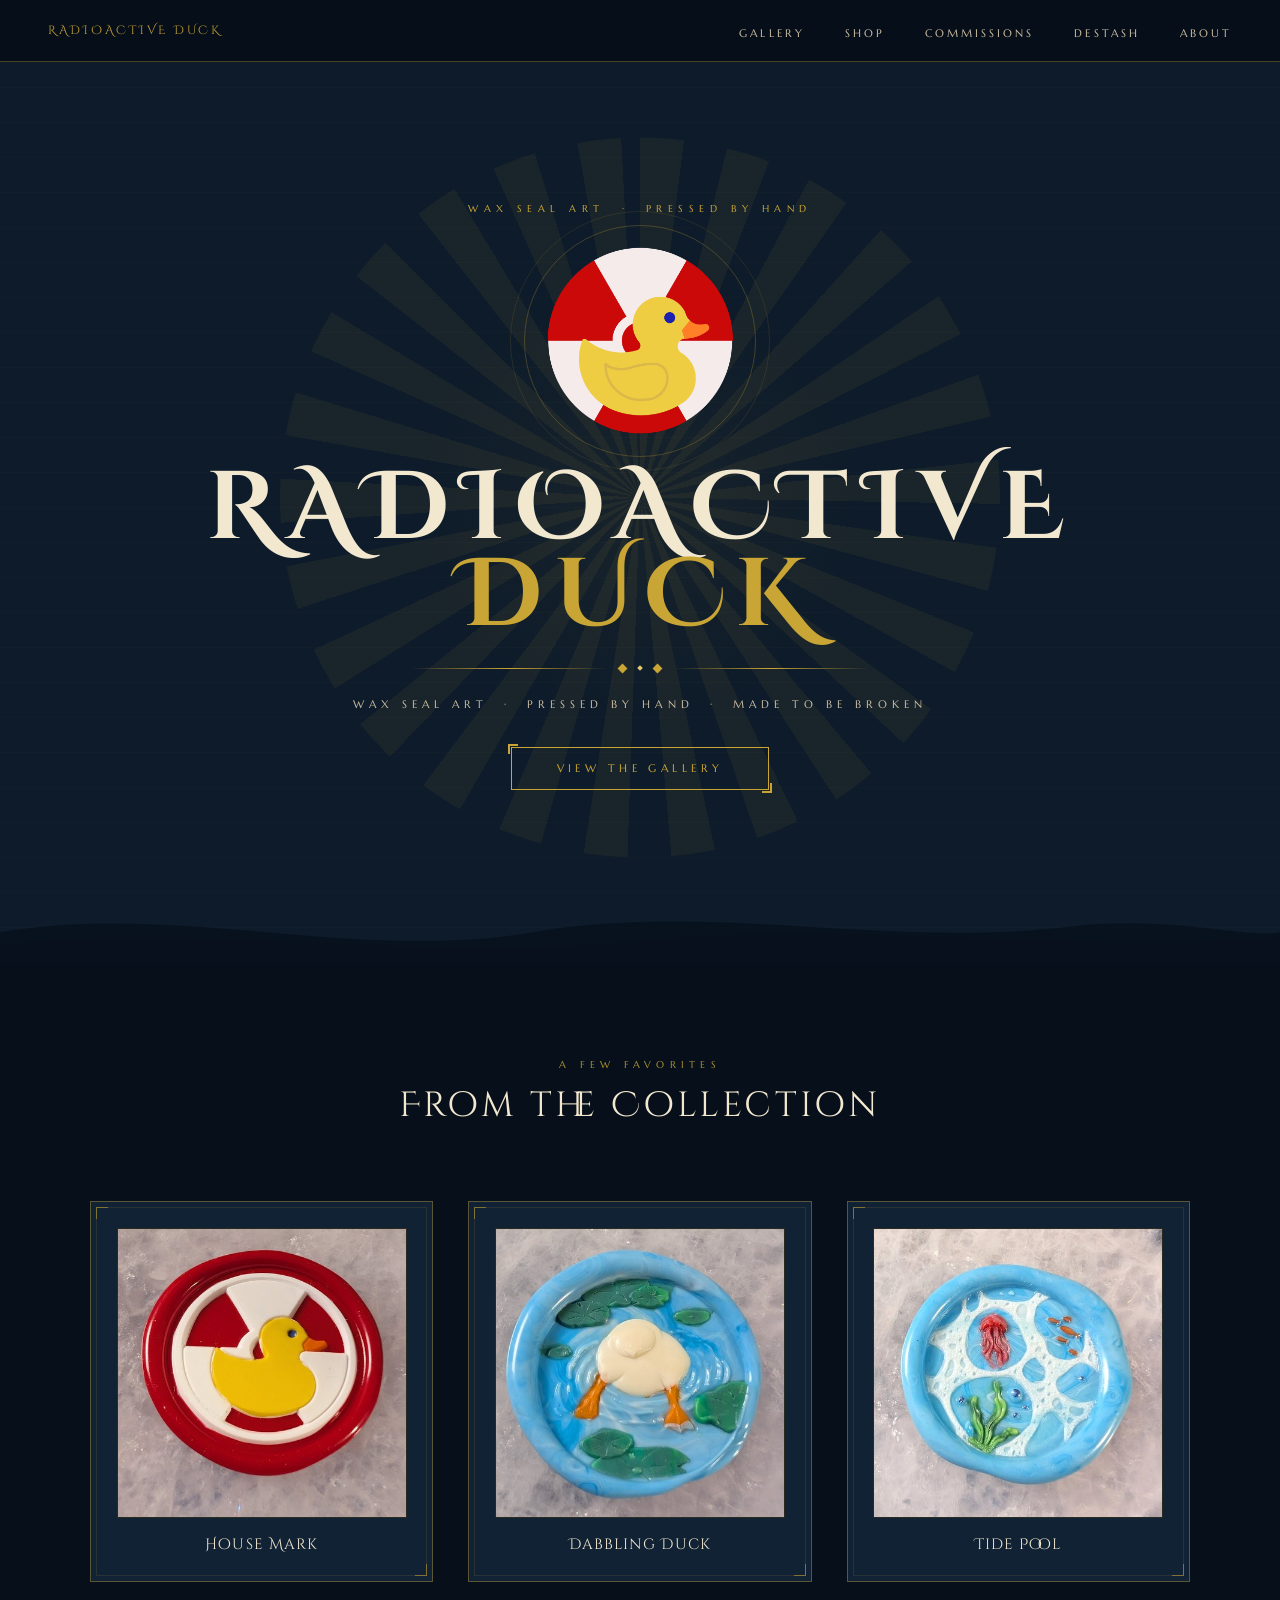
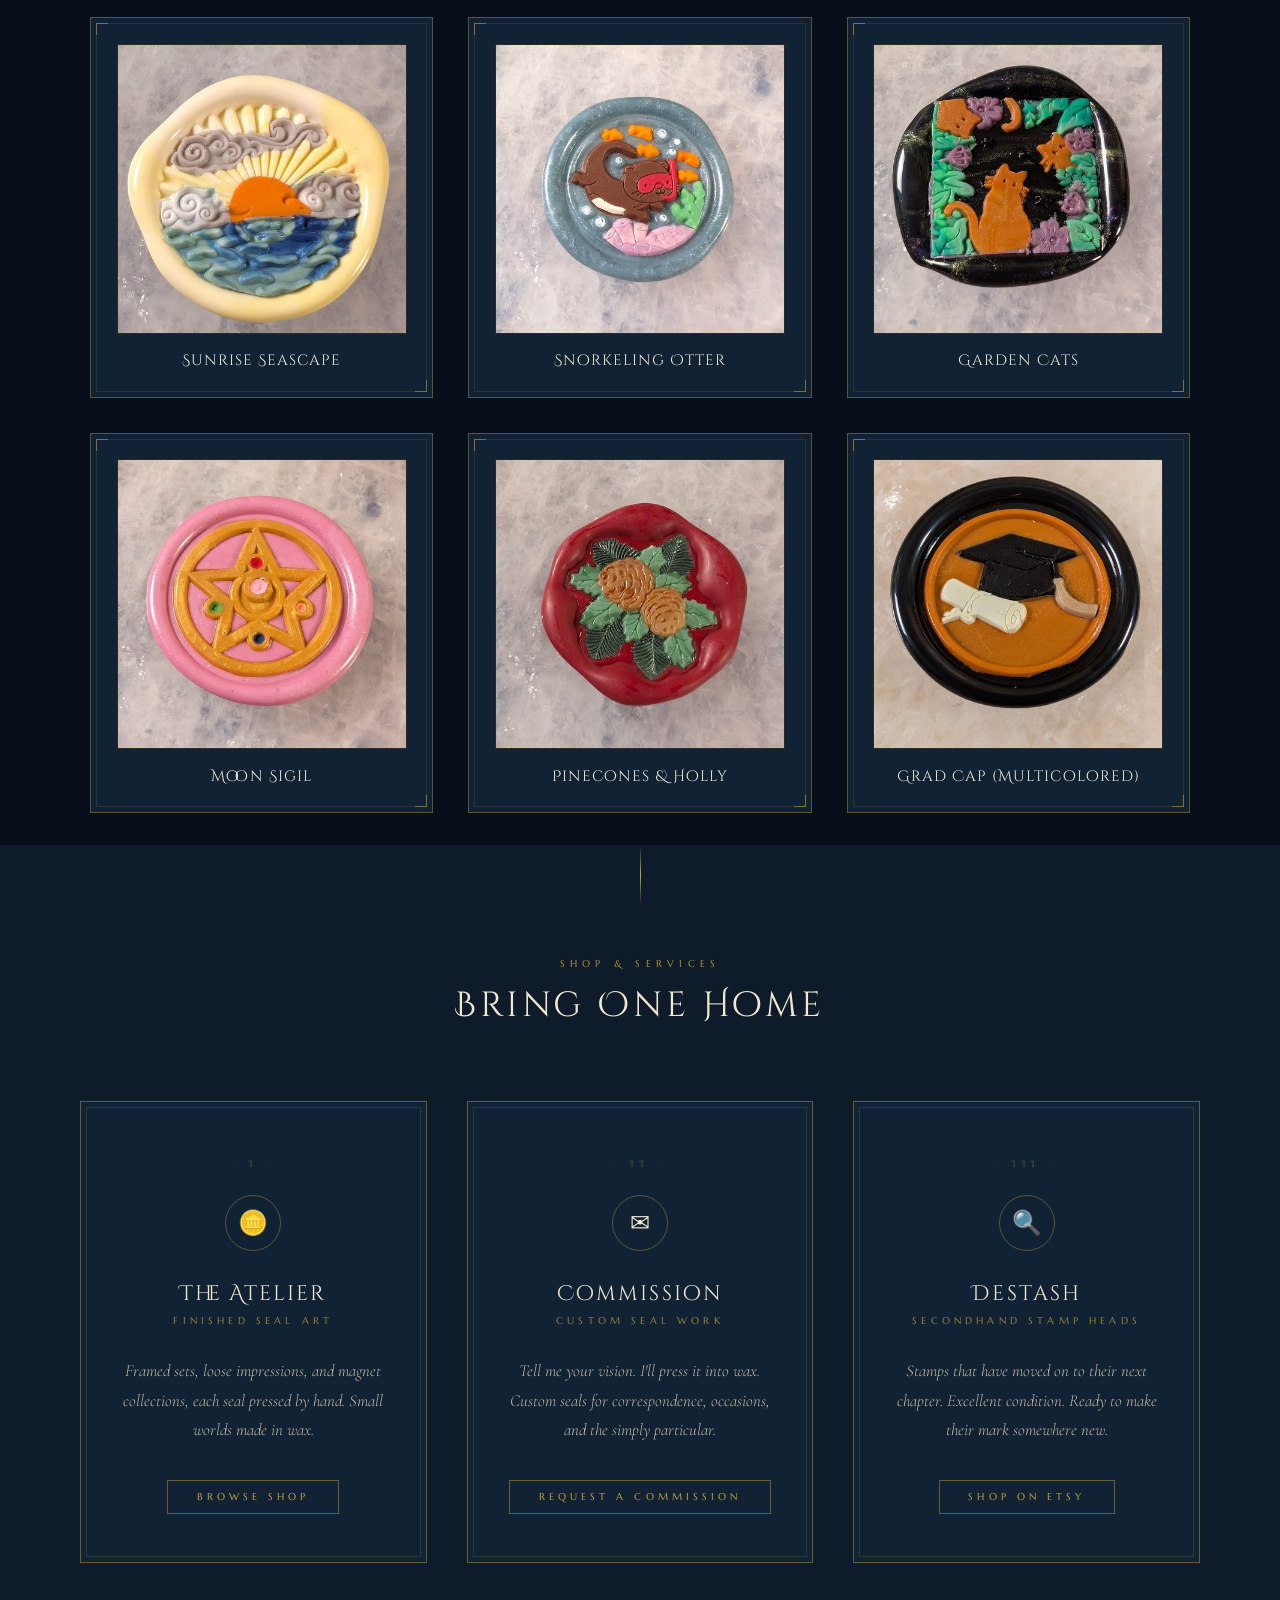
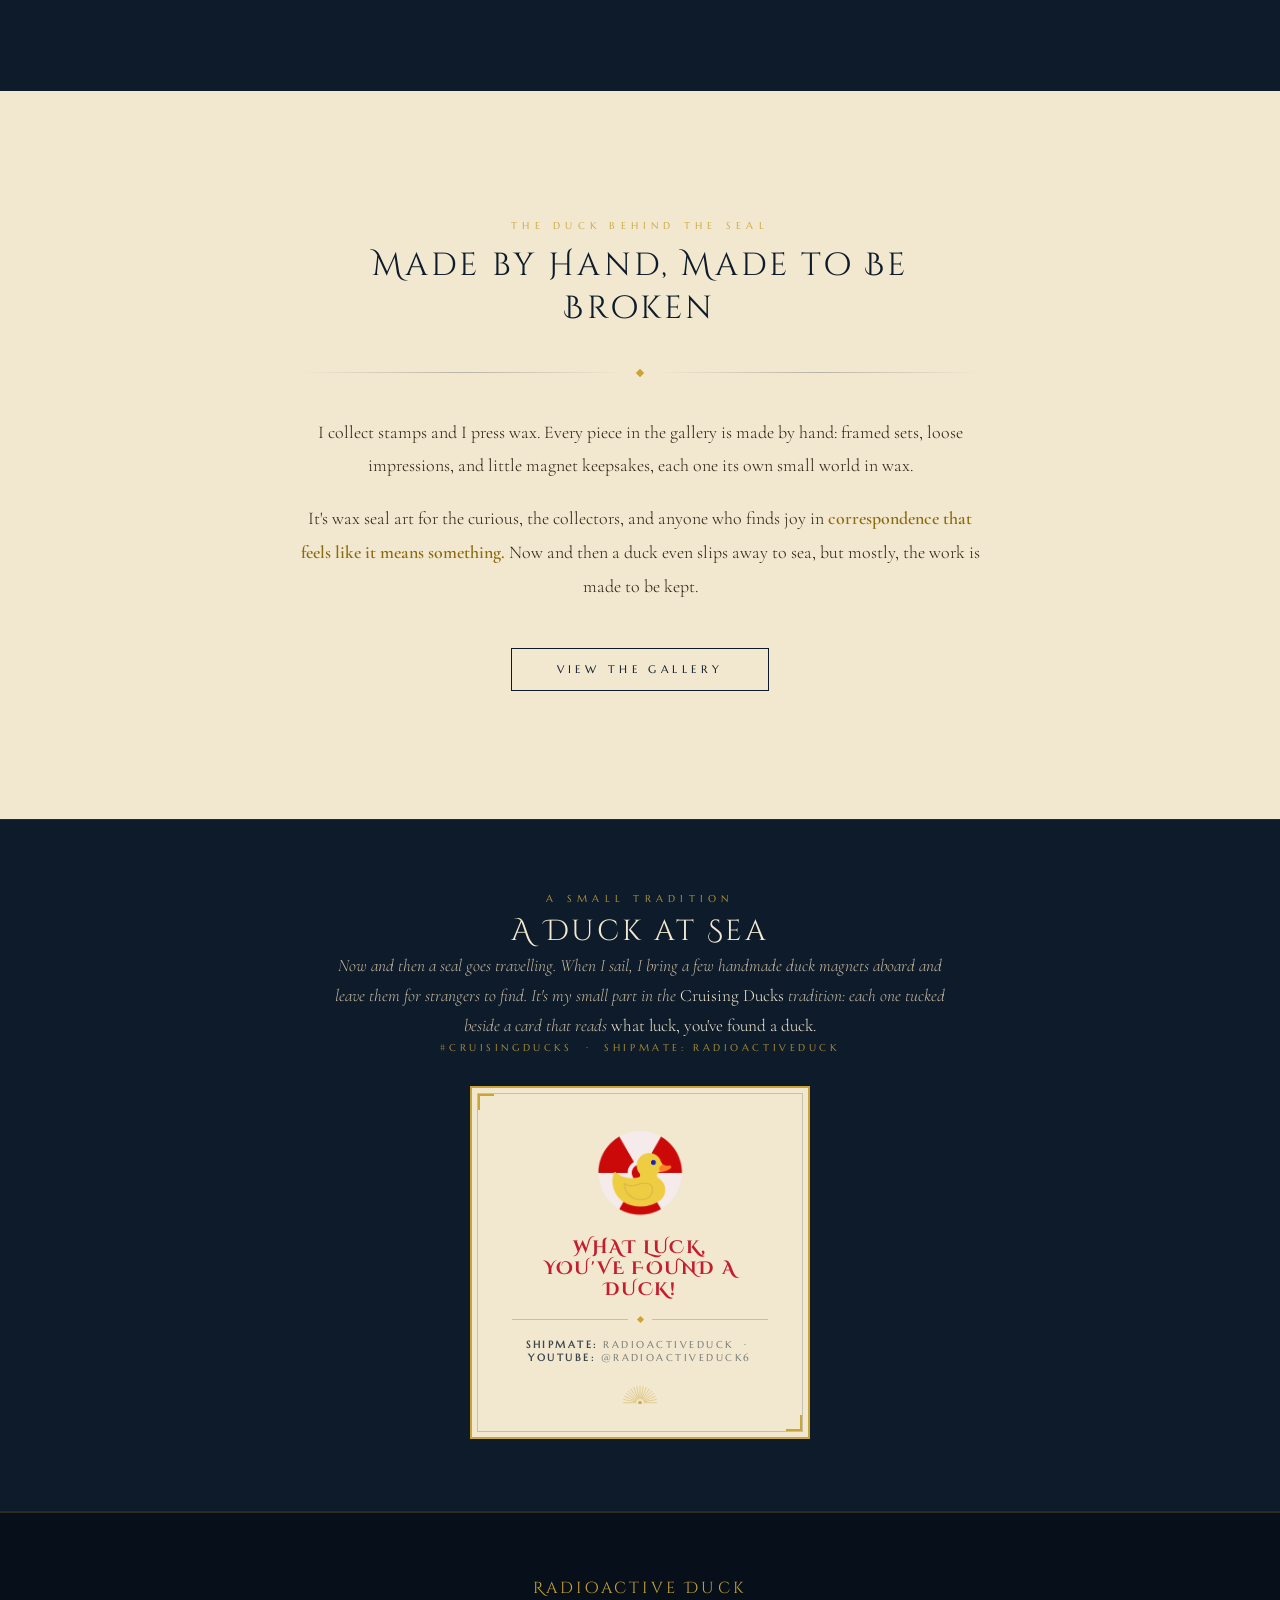
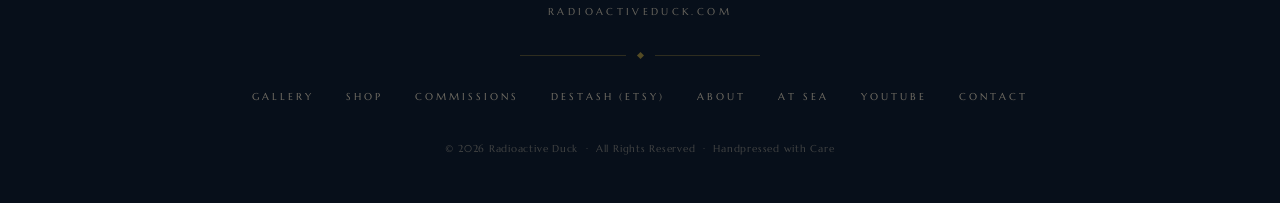
==== index.html @ d13083d4 "Add files via upload" ====
<!DOCTYPE html>
<html lang="en">
<head>
<meta charset="UTF-8">
<meta name="viewport" content="width=device-width, initial-scale=1.0">
<title>Radioactive Duck · Wax Seal Art</title>
<link rel="preconnect" href="https://fonts.googleapis.com">
<link href="https://fonts.googleapis.com/css2?family=Cinzel+Decorative:wght@400;700&family=Marcellus&family=Cormorant+Garamond:ital,wght@0,400;0,500;1,400&display=swap" rel="stylesheet">
<link rel="icon" type="image/png" sizes="48x48" href="favicon-48.png">
<link rel="icon" type="image/png" sizes="192x192" href="favicon-192.png">
<link rel="apple-touch-icon" href="apple-touch-icon.png">
<link rel="stylesheet" href="styles.css">
</head>
<body>
<!-- NAV -->
<nav>
  <a href="index.html" class="nav-brand">Radioactive Duck</a>
  <ul class="nav-links">
    <li><a href="gallery.html">Gallery</a></li>
    <li><a href="#shop">Shop</a></li>
    <li><a href="gallery.html#commissions">Commissions</a></li>
    <li><a href="#destash">Destash</a></li>
    <li><a href="#about">About</a></li>
  </ul>
</nav>
<!-- HERO -->
<section class="hero">
  <div class="hero-glow"></div>
  <div class="hero-stripes"></div>
  <div class="hero-inner">
    <div class="hero-eyebrow">Wax Seal Art &nbsp;·&nbsp; Pressed by Hand</div>
    <div class="hero-logo-ring">
      <img class="hero-logo" src="logo.png" alt="Radioactive Duck Logo">
    </div>
    <h1 class="hero-title">Radioactive<br><span class="gold">Duck</span></h1>
    <div class="deco-rule">
      <div class="deco-line"></div><div class="deco-d"></div><div class="deco-d-sm"></div><div class="deco-d"></div><div class="deco-line"></div>
    </div>
    <p class="hero-tagline">Wax Seal Art &nbsp;·&nbsp; Pressed by Hand &nbsp;·&nbsp; Made to Be Broken</p>
    <a href="gallery.html" class="hero-cta">View the Gallery</a>
  </div>
  <div class="hero-wave">
    <svg viewBox="0 0 1440 68" xmlns="http://www.w3.org/2000/svg" preserveAspectRatio="none">
      <path d="M0,34 C200,0 400,68 600,34 C800,0 1000,52 1200,28 C1320,14 1400,42 1440,34 L1440,68 L0,68Z" fill="rgba(7,15,26,0.7)"/>
      <path d="M0,48 C240,24 480,68 720,44 C960,20 1200,58 1440,40 L1440,68 L0,68Z" fill="rgba(7,15,26,0.45)"/>
    </svg>
  </div>
</section>

<!-- FEATURED -->
<section class="featured">
  <div class="section-head">
    <div class="section-eyebrow">A Few Favorites</div>
    <h2 class="section-title">From the Collection</h2>
  </div>
  <div class="gallery-grid">

    <a href="gallery.html" class="gallery-tile">
      <div class="gallery-frame">
        <img class="gallery-photo" loading="lazy" decoding="async" src="rd-001-house-mark-thumb.jpg" alt="House Mark wax seal">
      </div>
      <div class="gallery-caption">
        <div class="gallery-piece">House Mark</div>
      </div>
    </a>

    <a href="gallery.html" class="gallery-tile">
      <div class="gallery-frame">
        <img class="gallery-photo" loading="lazy" decoding="async" src="rd-004-dabbling-duck-thumb.jpg" alt="Dabbling Duck wax seal">
      </div>
      <div class="gallery-caption">
        <div class="gallery-piece">Dabbling Duck</div>
      </div>
    </a>

    <a href="gallery.html" class="gallery-tile">
      <div class="gallery-frame">
        <img class="gallery-photo" loading="lazy" decoding="async" src="rd-016-tide-pool-thumb.jpg" alt="Tide Pool wax seal">
      </div>
      <div class="gallery-caption">
        <div class="gallery-piece">Tide Pool</div>
      </div>
    </a>

    <a href="gallery.html" class="gallery-tile">
      <div class="gallery-frame">
        <img class="gallery-photo" loading="lazy" decoding="async" src="rd-021-sunrise-seascape-thumb.jpg" alt="Sunrise Seascape wax seal">
      </div>
      <div class="gallery-caption">
        <div class="gallery-piece">Sunrise Seascape</div>
      </div>
    </a>

    <a href="gallery.html" class="gallery-tile">
      <div class="gallery-frame">
        <img class="gallery-photo" loading="lazy" decoding="async" src="rd-062-snorkeling-otter-thumb.jpg" alt="Snorkeling Otter wax seal">
      </div>
      <div class="gallery-caption">
        <div class="gallery-piece">Snorkeling Otter</div>
      </div>
    </a>

    <a href="gallery.html" class="gallery-tile">
      <div class="gallery-frame">
        <img class="gallery-photo" loading="lazy" decoding="async" src="rd-066-garden-cats-thumb.jpg" alt="Garden Cats wax seal">
      </div>
      <div class="gallery-caption">
        <div class="gallery-piece">Garden Cats</div>
      </div>
    </a>

    <a href="gallery.html" class="gallery-tile">
      <div class="gallery-frame">
        <img class="gallery-photo" loading="lazy" decoding="async" src="rd-071-moon-sigil-thumb.jpg" alt="Moon Sigil wax seal">
      </div>
      <div class="gallery-caption">
        <div class="gallery-piece">Moon Sigil</div>
      </div>
    </a>

    <a href="gallery.html" class="gallery-tile">
      <div class="gallery-frame">
        <img class="gallery-photo" loading="lazy" decoding="async" src="rd-096-pinecones-holly-thumb.jpg" alt="Pinecones &amp; Holly wax seal">
      </div>
      <div class="gallery-caption">
        <div class="gallery-piece">Pinecones &amp; Holly</div>
      </div>
    </a>

    <a href="gallery.html" class="gallery-tile">
      <div class="gallery-frame">
        <img class="gallery-photo" loading="lazy" decoding="async" src="rd-115-grad-cap-multicolored-thumb.jpg" alt="Grad Cap (Multicolored) wax seal">
      </div>
      <div class="gallery-caption">
        <div class="gallery-piece">Grad Cap (Multicolored)</div>
      </div>
    </a>
  </div>
</section>

<!-- ─── DESTINATIONS ─────────────────── -->
<section class="destinations" id="shop">
  <div class="section-head">
    <div class="section-eyebrow">Shop &amp; Services</div>
    <h2 class="section-title">Bring One Home</h2>
  </div>

  <div class="cards-grid">

    <div class="card" id="shop">
      <div class="card-numeral">· I ·</div>
      <div class="card-emblem">🪙</div>
      <h3 class="card-title">The Atelier</h3>
      <div class="card-subtitle">Finished Seal Art</div>
      <p class="card-body">Framed sets, loose impressions, and magnet collections, each seal pressed by hand. Small worlds made in wax.</p>
      <a href="#" class="card-link">Browse Shop</a>
    </div>

    <div class="card" id="commissions">
      <div class="card-numeral">· II ·</div>
      <div class="card-emblem">✉</div>
      <h3 class="card-title">Commission</h3>
      <div class="card-subtitle">Custom Seal Work</div>
      <p class="card-body">Tell me your vision. I'll press it into wax. Custom seals for correspondence, occasions, and the simply particular.</p>
      <a href="#" class="card-link">Request a Commission</a>
    </div>

    <div class="card" id="destash">
      <div class="card-numeral">· III ·</div>
      <div class="card-emblem">🔍</div>
      <h3 class="card-title">Destash</h3>
      <div class="card-subtitle">Secondhand Stamp Heads</div>
      <p class="card-body">Stamps that have moved on to their next chapter. Excellent condition. Ready to make their mark somewhere new.</p>
      <a href="#" class="card-link">Shop on Etsy</a>
    </div>

  </div>
</section>


<!-- ─── ARTIST ─────────────────────────── -->
<section class="artist-section" id="about">
  <div class="artist-inner">
    <div class="artist-eyebrow">The Duck Behind the Seal</div>
    <h2 class="artist-title">Made by Hand, Made to Be Broken</h2>

    <div class="artist-rule">
      <div class="artist-rule-line"></div>
      <div class="artist-rule-d"></div>
      <div class="artist-rule-line"></div>
    </div>

    <p class="artist-body">
      I collect stamps and I press wax. Every piece in the gallery is made by hand: framed sets, loose impressions, and little magnet keepsakes, each one its own small world in wax.
    </p>
    <p class="artist-body" style="margin-top:1.2rem">
      It's wax seal art for the curious, the collectors, and anyone who finds joy in <em>correspondence that feels like it means something.</em> Now and then a duck even slips away to sea, but mostly, the work is made to be kept.
    </p>

    <a href="gallery.html" class="artist-cta">View the Gallery</a>
  </div>
</section>


<!-- ─── DUCKS AT SEA ──────────────────── -->
<section class="ducks-section" id="at-sea">
  <div class="ducks-inner">

    <div class="ducks-text">
      <div class="section-eyebrow">A Small Tradition</div>
      <h2 class="section-title">A Duck at Sea</h2>
      <p class="ducks-body">
        Now and then a seal goes travelling. When I sail, I bring a few handmade duck magnets aboard and leave them for strangers to find. It's my small part in the <em>Cruising Ducks</em> tradition: each one tucked beside a card that reads <em>what luck, you've found a duck.</em>
      </p>
      <div class="ducks-hashtag">#CruisingDucks &nbsp;&middot;&nbsp; Shipmate: radioactiveduck</div>
    </div>

    <div class="duck-card-compact">
      <!-- keepsake card carried aboard -->
      <div class="duck-card">
        <img class="duck-card-logo" src="logo.png" alt="Radioactive Duck">
        <h3 class="duck-card-headline">What Luck,<br>You've Found a Duck!</h3>
        <div class="duck-card-rule">
          <div class="duck-card-rule-line"></div>
          <div class="duck-card-rule-d"></div>
          <div class="duck-card-rule-line"></div>
        </div>
        <div class="duck-card-meta">
          <strong>Shipmate:</strong> radioactiveduck
          &nbsp;&middot;&nbsp;
          <strong>YouTube:</strong> @radioactiveduck6
        </div>
        <svg class="duck-card-fan" viewBox="0 0 220 32" xmlns="http://www.w3.org/2000/svg">
          <g stroke="#C9A535" stroke-width="1" stroke-linecap="round" opacity="0.7">
            <line x1="103.0" y1="30.0" x2="82.0" y2="30.0"/>
            <line x1="103.1" y1="28.6" x2="82.5" y2="24.5"/>
            <line x1="103.5" y1="27.3" x2="84.1" y2="19.3"/>
            <line x1="104.2" y1="26.1" x2="86.7" y2="14.4"/>
            <line x1="105.1" y1="25.1" x2="90.2" y2="10.2"/>
            <line x1="106.1" y1="24.2" x2="94.4" y2="6.7"/>
            <line x1="107.3" y1="23.5" x2="99.3" y2="4.1"/>
            <line x1="108.6" y1="23.1" x2="104.5" y2="2.5"/>
            <line x1="110.0" y1="23.0" x2="110.0" y2="2.0"/>
            <line x1="111.4" y1="23.1" x2="115.5" y2="2.5"/>
            <line x1="112.7" y1="23.5" x2="120.7" y2="4.1"/>
            <line x1="113.9" y1="24.2" x2="125.6" y2="6.7"/>
            <line x1="114.9" y1="25.1" x2="129.8" y2="10.2"/>
            <line x1="115.8" y1="26.1" x2="133.3" y2="14.4"/>
            <line x1="116.5" y1="27.3" x2="135.9" y2="19.3"/>
            <line x1="116.9" y1="28.6" x2="137.5" y2="24.5"/>
            <line x1="117.0" y1="30.0" x2="138.0" y2="30.0"/>
          </g>
          <circle cx="110" cy="30" r="3.2" fill="#C9A535" opacity="0.85"/>
        </svg>
      </div>
    </div>

  </div>
</section>


<!-- ─── FOOTER ─────────────────────────── -->
<footer>
  <div class="footer-logo">Radioactive Duck</div>
  <div class="footer-sub">radioactiveduck.com</div>

  <div class="footer-rule">
    <div class="footer-rule-line"></div>
    <div class="footer-rule-d"></div>
    <div class="footer-rule-line"></div>
  </div>

  <div class="footer-links">
    <a href="gallery.html">Gallery</a>
    <a href="#shop">Shop</a>
    <a href="gallery.html#commissions">Commissions</a>
    <a href="#destash">Destash (Etsy)</a>
    <a href="#about">About</a>
    <a href="#at-sea">At Sea</a>
    <a href="#">YouTube</a>
    <a href="#">Contact</a>
  </div>

  <div class="footer-copy">&copy; 2026 Radioactive Duck &nbsp;&middot;&nbsp; All Rights Reserved &nbsp;&middot;&nbsp; Handpressed with Care</div>
</footer>


</body>
</html>
---- styles.css ----
:root {
  --navy:       #0D1B2A;
  --navy-mid:   #112235;
  --navy-dark:  #070F1A;
  --gold:       #C9A535;
  --gold-lt:    #E2C96B;
  --cream:      #F2E8D0;
  --cream-muted:#C8BAA0;
  --duck:       #F0C040;
  --red:        #C41E2E;
}

*, *::before, *::after { box-sizing: border-box; margin: 0; padding: 0; }
html { scroll-behavior: smooth; }

body {
  background: var(--navy);
  color: var(--cream);
  font-family: 'Marcellus', serif;
  font-weight: 300;
  -webkit-font-smoothing: antialiased;
}

/* ─── NAV ─────────────────────────────────────── */
nav {
  position: sticky;
  top: 0;
  z-index: 100;
  background: rgba(7,15,26,0.96);
  backdrop-filter: blur(10px);
  border-bottom: 1px solid rgba(201,165,53,0.35);
  padding: 0 3rem;
  display: flex;
  align-items: center;
  justify-content: space-between;
  height: 62px;
}

.nav-brand {
  font-family: 'Cinzel Decorative', serif;
  font-size: 0.78rem;
  font-weight: 400;
  letter-spacing: 0.22em;
  color: var(--gold);
  text-transform: uppercase;
  text-decoration: none;
}

.nav-links {
  list-style: none;
  display: flex;
  gap: 2.5rem;
}

.nav-links a {
  font-size: 0.68rem;
  font-weight: 400;
  letter-spacing: 0.28em;
  text-transform: uppercase;
  color: var(--cream-muted);
  text-decoration: none;
  transition: color 0.2s;
}
.nav-links a:hover { color: var(--gold); }

/* ─── HERO ────────────────────────────────────── */
.hero {
  position: relative;
  min-height: 100vh;
  display: flex;
  align-items: center;
  justify-content: center;
  overflow: hidden;
  background: var(--navy);
  padding: 5rem 2rem 7rem;
}

/* Sunburst */
.hero::before {
  content: '';
  position: absolute;
  top: 50%; left: 50%;
  transform: translate(-50%, -52%);
  width: 80vmin; height: 80vmin;
  background: repeating-conic-gradient(
    rgba(201,165,53,0.065) 0deg 7deg,
    transparent 7deg 14deg
  );
  border-radius: 50%;
  pointer-events: none;
}

/* Radial glow */
.hero-glow {
  position: absolute;
  top: 50%; left: 50%;
  transform: translate(-50%, -52%);
  width: 55vmin; height: 55vmin;
  background: radial-gradient(circle, rgba(201,165,53,0.06) 0%, transparent 65%);
  pointer-events: none;
}

/* Decorative horizontal stripes, very faint */
.hero-stripes {
  position: absolute;
  inset: 0;
  background: repeating-linear-gradient(
    0deg,
    transparent,
    transparent 34px,
    rgba(201,165,53,0.022) 34px,
    rgba(201,165,53,0.022) 35px
  );
  pointer-events: none;
}

.hero-inner {
  position: relative;
  z-index: 2;
  text-align: center;
  display: flex;
  flex-direction: column;
  align-items: center;
  gap: 1.6rem;
}

.hero-eyebrow {
  font-size: 0.62rem;
  letter-spacing: 0.55em;
  text-transform: uppercase;
  color: var(--gold);
  opacity: 0.75;
  animation: fadeUp 0.9s ease both;
  animation-delay: 0.1s;
}

.hero-logo-ring {
  position: relative;
  width: min(200px, 38vw);
  animation: fadeUp 0.9s ease both;
  animation-delay: 0.35s;
}

.hero-logo-ring::before,
.hero-logo-ring::after {
  content: '';
  position: absolute;
  border-radius: 50%;
  border: 1px solid rgba(201,165,53,0.28);
  pointer-events: none;
}
.hero-logo-ring::before { inset: -16px; }
.hero-logo-ring::after  { inset: -30px; border-color: rgba(201,165,53,0.13); }

.hero-logo {
  width: 100%;
  display: block;
  border-radius: 50%;
}

.hero-title {
  font-family: 'Cinzel Decorative', serif;
  font-size: clamp(2.8rem, 8vw, 6rem);
  font-weight: 700;
  letter-spacing: 0.12em;
  color: var(--cream);
  line-height: 0.9;
  text-transform: uppercase;
  animation: fadeUp 0.9s ease both;
  animation-delay: 0.6s;
}
.hero-title .gold { color: var(--gold); }

.deco-rule {
  display: flex;
  align-items: center;
  width: min(460px, 75vw);
  gap: 0.75rem;
  animation: fadeUp 0.9s ease both;
  animation-delay: 0.82s;
}
.deco-line { flex: 1; height: 1px; background: linear-gradient(90deg, transparent, var(--gold), transparent); }
.deco-d     { width: 7px; height: 7px; background: var(--gold); transform: rotate(45deg); flex-shrink: 0; }
.deco-d-sm  { width: 4px; height: 4px; background: var(--gold-lt); transform: rotate(45deg); flex-shrink: 0; }

.hero-tagline {
  font-size: 0.68rem;
  letter-spacing: 0.46em;
  text-transform: uppercase;
  color: var(--cream-muted);
  animation: fadeUp 0.9s ease both;
  animation-delay: 0.98s;
}

.hero-cta {
  position: relative;
  display: inline-block;
  margin-top: 0.6rem;
  padding: 0.88rem 2.8rem;
  border: 1px solid var(--gold);
  font-size: 0.66rem;
  letter-spacing: 0.42em;
  text-transform: uppercase;
  color: var(--gold);
  text-decoration: none;
  transition: background 0.3s, color 0.3s;
  animation: fadeUp 0.9s ease both;
  animation-delay: 1.15s;
}
/* corner brackets */
.hero-cta::before, .hero-cta::after {
  content: '';
  position: absolute;
  width: 10px; height: 10px;
  border-color: var(--gold);
  border-style: solid;
}
.hero-cta::before { top: -4px; left: -4px; border-width: 2px 0 0 2px; }
.hero-cta::after  { bottom: -4px; right: -4px; border-width: 0 2px 2px 0; }

.hero-cta:hover { background: var(--gold); color: var(--navy); }

/* wave at bottom of hero */
.hero-wave {
  position: absolute;
  bottom: 0; left: 0; right: 0;
  line-height: 0;
}

/* ─── SECTION SHARED ──────────────────────────── */
.section-eyebrow {
  font-size: 0.63rem;
  letter-spacing: 0.52em;
  text-transform: uppercase;
  color: var(--gold);
  margin-bottom: 0.7rem;
  opacity: 0.85;
}

.section-title {
  font-family: 'Cinzel Decorative', serif;
  font-size: clamp(1.5rem, 3vw, 2.2rem);
  font-weight: 400;
  letter-spacing: 0.1em;
  color: var(--cream);
}

.section-head {
  text-align: center;
  margin-bottom: 4.5rem;
}

/* ─── DESTINATIONS ────────────────────────────── */
.destinations {
  padding: 7rem 3rem 8rem;
  background: var(--navy);
  position: relative;
}

/* top ornament */
.destinations::before {
  content: '';
  display: block;
  width: 1px;
  height: 60px;
  background: linear-gradient(to bottom, transparent, var(--gold), transparent);
  margin: 0 auto 0;
  position: absolute;
  top: 0; left: 50%;
}

.cards-grid {
  display: grid;
  grid-template-columns: repeat(auto-fit, minmax(285px, 1fr));
  gap: 2.5rem;
  max-width: 1120px;
  margin: 0 auto;
}

.card {
  background: var(--navy-mid);
  border: 1px solid rgba(201,165,53,0.45);
  outline: 1px solid rgba(201,165,53,0.15);
  outline-offset: -7px;
  padding: 3.5rem 2.5rem 3rem;
  text-align: center;
  position: relative;
  transition: transform 0.3s ease, border-color 0.3s, box-shadow 0.3s;
}

.card:hover {
  transform: translateY(-5px);
  border-color: var(--gold);
  box-shadow: 0 16px 40px rgba(0,0,0,0.45), 0 0 24px rgba(201,165,53,0.08);
}

.card-numeral {
  font-family: 'Cinzel Decorative', serif;
  font-size: 0.58rem;
  letter-spacing: 0.6em;
  color: var(--gold);
  opacity: 0.6;
  margin-bottom: 1.6rem;
}

.card-emblem {
  width: 56px; height: 56px;
  margin: 0 auto 1.8rem;
  border: 1px solid rgba(201,165,53,0.4);
  border-radius: 50%;
  display: flex;
  align-items: center;
  justify-content: center;
  font-size: 1.5rem;
}

.card-title {
  font-family: 'Cinzel Decorative', serif;
  font-size: 1.3rem;
  font-weight: 400;
  letter-spacing: 0.1em;
  color: var(--cream);
  margin-bottom: 0.4rem;
}

.card-subtitle {
  font-size: 0.62rem;
  letter-spacing: 0.42em;
  text-transform: uppercase;
  color: var(--gold);
  opacity: 0.75;
  margin-bottom: 1.8rem;
}

.card-body {
  font-family: 'Cormorant Garamond', serif;
  font-size: 1.05rem;
  font-style: italic;
  line-height: 1.75;
  color: var(--cream-muted);
  margin-bottom: 2.2rem;
}

.card-link {
  display: inline-block;
  padding: 0.6rem 1.8rem;
  border: 1px solid rgba(201,165,53,0.45);
  font-size: 0.63rem;
  letter-spacing: 0.4em;
  text-transform: uppercase;
  color: var(--gold);
  text-decoration: none;
  transition: all 0.2s;
}
.card-link:hover { background: var(--gold); color: var(--navy); border-color: var(--gold); }

/* ─── GALLERY ─────────────────────────────────── */
.gallery {
  padding: 7rem 3rem 8rem;
  background: var(--navy-dark);
  position: relative;
}
.gallery::before {
  content: '';
  width: 1px;
  height: 60px;
  background: linear-gradient(to bottom, transparent, var(--gold), transparent);
  position: absolute;
  top: 0; left: 50%;
}

.gallery-grid {
  display: grid;
  grid-template-columns: repeat(auto-fill, minmax(260px, 1fr));
  gap: 2.2rem;
  max-width: 1120px;
  margin: 0 auto;
}

.gallery-tile {
  display: block;
  text-decoration: none;
  background: var(--navy-mid);
  border: 1px solid rgba(201,165,53,0.4);
  outline: 1px solid rgba(201,165,53,0.13);
  outline-offset: -7px;
  padding: 1.6rem 1.6rem 1.4rem;
  position: relative;
  transition: transform 0.3s ease, border-color 0.3s, box-shadow 0.3s;
}
.gallery-tile:hover {
  transform: translateY(-5px);
  border-color: var(--gold);
  box-shadow: 0 16px 40px rgba(0,0,0,0.45), 0 0 24px rgba(201,165,53,0.08);
}
/* deco corner ticks */
.gallery-tile::before, .gallery-tile::after {
  content: '';
  position: absolute;
  width: 12px; height: 12px;
  border-color: var(--gold);
  border-style: solid;
  opacity: 0.55;
  transition: opacity 0.3s;
}
.gallery-tile::before { top: 5px; left: 5px; border-width: 1px 0 0 1px; }
.gallery-tile::after  { bottom: 5px; right: 5px; border-width: 0 1px 1px 0; }
.gallery-tile:hover::before, .gallery-tile:hover::after { opacity: 1; }

/* the framed image area, drop a photo in here */
.gallery-frame {
  aspect-ratio: 1;
  background: radial-gradient(circle at 50% 42%, var(--navy-mid), var(--navy-dark) 78%);
  display: flex;
  align-items: center;
  justify-content: center;
  overflow: hidden;
  margin-bottom: 1.1rem;
  border: 1px solid rgba(201,165,53,0.18);
}
.gallery-photo {
  width: 100%; height: 100%;
  object-fit: cover;
  display: block;
}

/* wax-seal placeholder shown until a real photo is added */
.seal {
  width: 58%;
  aspect-ratio: 1;
  border-radius: 50%;
  background: radial-gradient(circle at 38% 32%, var(--gold-lt), var(--gold) 44%, #94701c 82%);
  box-shadow:
    inset 0 5px 12px rgba(255,255,255,0.28),
    inset 0 -9px 18px rgba(0,0,0,0.4),
    0 8px 22px rgba(0,0,0,0.45);
  position: relative;
  display: flex;
  align-items: center;
  justify-content: center;
}
.seal::before {
  content: '';
  position: absolute;
  inset: 12%;
  border-radius: 50%;
  border: 1px dashed rgba(7,15,26,0.32);
}
.seal-mark {
  font-family: 'Cinzel Decorative', serif;
  font-size: 1.5rem;
  color: rgba(7,15,26,0.62);
  text-shadow: 0 1px 0 rgba(255,255,255,0.25);
  letter-spacing: 0.05em;
}

.gallery-caption { text-align: center; }
.gallery-piece {
  font-family: 'Cinzel Decorative', serif;
  font-size: 0.92rem;
  letter-spacing: 0.07em;
  color: var(--cream);
  margin-bottom: 0.25rem;
}
.gallery-series {
  font-size: 0.58rem;
  letter-spacing: 0.34em;
  text-transform: uppercase;
  color: var(--gold);
  opacity: 0.75;
}

.gallery-foot {
  text-align: center;
  margin-top: 4rem;
}
.gallery-foot a {
  display: inline-block;
  padding: 0.82rem 2.6rem;
  border: 1px solid var(--gold);
  font-size: 0.64rem;
  letter-spacing: 0.4em;
  text-transform: uppercase;
  color: var(--gold);
  text-decoration: none;
  transition: background 0.3s, color 0.3s;
}
.gallery-foot a:hover { background: var(--gold); color: var(--navy); }

/* ─── DUCKS AT SEA (compact tradition band) ───── */
.ducks-section {
  padding: 4.5rem 3rem;
  background: var(--navy);
  border-top: 1px solid rgba(201,165,53,0.12);
  border-bottom: 1px solid rgba(201,165,53,0.12);
  position: relative;
}

.ducks-inner {
  max-width: 760px;
  margin: 0 auto;
  display: flex;
  flex-direction: column;
  align-items: center;
  text-align: center;
  gap: 1.4rem;
}

.ducks-text .section-eyebrow { margin-bottom: 0.4rem; }
.ducks-text .section-title { font-size: clamp(1.3rem, 2.6vw, 1.8rem); }

.ducks-body {
  font-family: 'Cormorant Garamond', serif;
  font-size: 1.08rem;
  font-style: italic;
  line-height: 1.75;
  color: var(--cream-muted);
  max-width: 620px;
}
.ducks-body em { color: var(--cream); font-style: normal; }

.ducks-hashtag {
  font-size: 0.62rem;
  letter-spacing: 0.36em;
  text-transform: uppercase;
  color: var(--gold);
  opacity: 0.8;
}

.duck-card-compact {
  width: 100%;
  max-width: 340px;
  margin-top: 0.6rem;
}

/* The CSS duck card */
.duck-card {
  background: var(--cream);
  color: var(--navy);
  padding: 2.5rem;
  border: 2px solid var(--gold);
  outline: 1px solid rgba(13,27,42,0.2);
  outline-offset: -8px;
  text-align: center;
  position: relative;
  max-width: 380px;
  margin: 0 auto;
}

.duck-card::before, .duck-card::after {
  content: '';
  position: absolute;
  width: 16px; height: 16px;
  border-color: var(--gold);
  border-style: solid;
}
.duck-card::before { top: 6px; left: 6px; border-width: 2px 0 0 2px; }
.duck-card::after  { bottom: 6px; right: 6px; border-width: 0 2px 2px 0; }

.duck-card-logo {
  width: 90px; height: 90px;
  margin: 0 auto 1.2rem;
  display: block;
  border-radius: 50%;
}

.duck-card-headline {
  font-family: 'Cinzel Decorative', serif;
  font-size: 1.1rem;
  font-weight: 700;
  letter-spacing: 0.08em;
  color: var(--red);
  text-transform: uppercase;
  line-height: 1.2;
  margin-bottom: 0.5rem;
}

.duck-card-rule {
  display: flex;
  align-items: center;
  gap: 0.6rem;
  margin: 1rem 0;
}
.duck-card-rule-line { flex: 1; height: 1px; background: rgba(13,27,42,0.2); }
.duck-card-rule-d    { width: 5px; height: 5px; background: var(--gold); transform: rotate(45deg); flex-shrink: 0; }

.duck-card-fan {
  display: block;
  width: 130px;
  height: auto;
  margin: 1.3rem auto -0.4rem;
}

.duck-card-meta {
  font-size: 0.62rem;
  letter-spacing: 0.25em;
  color: rgba(13,27,42,0.55);
  text-transform: uppercase;
  margin-top: 0.4rem;
}
.duck-card-meta strong { color: rgba(13,27,42,0.8); }

/* ─── ARTIST ──────────────────────────────────── */
.artist-section {
  padding: 8rem 3rem;
  background: var(--cream);
  text-align: center;
}

.artist-inner {
  max-width: 680px;
  margin: 0 auto;
}

.artist-eyebrow {
  font-size: 0.63rem;
  letter-spacing: 0.52em;
  text-transform: uppercase;
  color: var(--gold);
  margin-bottom: 0.75rem;
  opacity: 0.9;
}

.artist-title {
  font-family: 'Cinzel Decorative', serif;
  font-size: clamp(1.4rem, 3vw, 2rem);
  font-weight: 400;
  letter-spacing: 0.1em;
  color: var(--navy);
  margin-bottom: 2.5rem;
}

.artist-rule {
  display: flex;
  align-items: center;
  gap: 0.75rem;
  margin-bottom: 2.5rem;
}
.artist-rule-line { flex: 1; height: 1px; background: linear-gradient(90deg, transparent, rgba(13,27,42,0.25), transparent); }
.artist-rule-d { width: 6px; height: 6px; background: var(--gold); transform: rotate(45deg); flex-shrink: 0; }

.artist-body {
  font-family: 'Cormorant Garamond', serif;
  font-size: 1.12rem;
  line-height: 1.88;
  color: #2A1F0F;
}
.artist-body + .artist-body { margin-top: 1.2rem; }
.artist-body em { color: #8A6A10; font-style: normal; font-weight: 600; }

.artist-cta {
  display: inline-block;
  margin-top: 2.8rem;
  padding: 0.88rem 2.8rem;
  border: 1px solid var(--navy);
  font-size: 0.66rem;
  letter-spacing: 0.42em;
  text-transform: uppercase;
  color: var(--navy);
  text-decoration: none;
  transition: all 0.3s;
}
.artist-cta:hover { background: var(--navy); color: var(--gold); }

/* ─── FOOTER ──────────────────────────────────── */
footer {
  background: var(--navy-dark);
  border-top: 1px solid rgba(201,165,53,0.2);
  padding: 4rem 3rem 3rem;
  text-align: center;
}

.footer-logo {
  font-family: 'Cinzel Decorative', serif;
  font-size: 1rem;
  letter-spacing: 0.2em;
  color: var(--gold);
  margin-bottom: 0.4rem;
}

.footer-sub {
  font-size: 0.6rem;
  letter-spacing: 0.35em;
  text-transform: uppercase;
  color: var(--cream-muted);
  opacity: 0.5;
  margin-bottom: 2.2rem;
}

.footer-rule {
  width: 240px;
  margin: 0 auto 2rem;
  display: flex;
  align-items: center;
  gap: 0.75rem;
}
.footer-rule-line { flex: 1; height: 1px; background: rgba(201,165,53,0.2); }
.footer-rule-d { width: 5px; height: 5px; background: rgba(201,165,53,0.4); transform: rotate(45deg); flex-shrink: 0; }

.footer-links {
  display: flex;
  justify-content: center;
  flex-wrap: wrap;
  gap: 0.25rem 2rem;
  margin-bottom: 2.5rem;
}
.footer-links a {
  font-size: 0.62rem;
  letter-spacing: 0.3em;
  text-transform: uppercase;
  color: var(--cream-muted);
  text-decoration: none;
  opacity: 0.55;
  transition: opacity 0.2s, color 0.2s;
}
.footer-links a:hover { opacity: 1; color: var(--gold); }

.footer-copy {
  font-size: 0.6rem;
  letter-spacing: 0.08em;
  color: var(--cream-muted);
  opacity: 0.3;
}

/* ─── ANIMATION ───────────────────────────────── */
@keyframes fadeUp {
  from { opacity: 0; transform: translateY(18px); }
  to   { opacity: 1; transform: translateY(0); }
}

/* ─── RESPONSIVE ──────────────────────────────── */
@media (max-width: 860px) {
  .ducks-inner { grid-template-columns: 1fr; gap: 3rem; }
  .ducks-text .section-title,
  .ducks-text .section-eyebrow { text-align: center; }
  .ducks-body { text-align: center; }
  .ducks-hashtag { display: block; text-align: center; }
}

@media (max-width: 640px) {
  nav { padding: 0 1.5rem; }
  .nav-links { display: none; }
  .hero-title { font-size: 3rem; }
  .destinations, .gallery, .artist-section { padding: 5rem 1.5rem; }
  .ducks-section { padding: 3.5rem 1.5rem; }
}

/* ─── GALLERY PAGE ADDITIONS ──────────────────── */
.page-head {
  text-align: center;
  padding: 8rem 2rem 2rem;
}
.page-head .section-eyebrow { margin-bottom: 1rem; }
.page-head h1 {
  font-family: 'Cinzel Decorative', serif;
  font-size: clamp(2.4rem, 5vw, 3.6rem);
  color: var(--cream);
  font-weight: 700;
}
.page-intro {
  max-width: 620px;
  margin: 1.2rem auto 0;
  font-family: 'Cormorant Garamond', serif;
  font-size: 1.15rem;
  font-style: italic;
  color: var(--cream-muted);
  line-height: 1.7;
}

.half-head {
  text-align: center;
  padding: 5rem 2rem 0.5rem;
  position: relative;
}
.half-head::before {
  content: '';
  width: 1px; height: 54px;
  background: linear-gradient(to bottom, transparent, var(--gold), transparent);
  position: absolute; top: 0; left: 50%;
}
.half-head h2 {
  font-family: 'Cinzel Decorative', serif;
  font-size: clamp(1.8rem, 3.5vw, 2.6rem);
  color: var(--gold);
  letter-spacing: 0.04em;
}
.half-sub {
  font-family: 'Cormorant Garamond', serif;
  font-size: 1.05rem;
  font-style: italic;
  color: var(--cream-muted);
  margin-top: 0.5rem;
}

.series {
  padding: 3.2rem 3rem 1rem;
  max-width: 1200px;
  margin: 0 auto;
}
.series-head {
  display: flex;
  align-items: center;
  gap: 1.2rem;
  margin-bottom: 2rem;
}
.series-head h3 {
  font-family: 'Cinzel Decorative', serif;
  font-size: 1.15rem;
  letter-spacing: 0.12em;
  color: var(--cream);
  white-space: nowrap;
}
.series-head .line { flex: 1; height: 1px; background: rgba(201,165,53,0.35); }
.series-note {
  font-family: 'Cormorant Garamond', serif;
  font-style: italic;
  font-size: 0.95rem;
  color: var(--gold);
  opacity: 0.8;
  white-space: nowrap;
}

.series .gallery-grid { max-width: none; }

.tag-vary {
  display: inline-block;
  margin-top: 0.35rem;
  font-size: 0.5rem;
  letter-spacing: 0.28em;
  text-transform: uppercase;
  color: var(--gold);
  opacity: 0.7;
}

/* pricing note in commissions half */
.price-card {
  max-width: 520px;
  margin: 1.5rem auto 0;
  border: 1px solid rgba(201,165,53,0.4);
  outline: 1px solid rgba(201,165,53,0.13);
  outline-offset: -6px;
  padding: 1.8rem 2rem;
  text-align: center;
}
.price-card .row {
  font-family: 'Cormorant Garamond', serif;
  font-size: 1.12rem;
  color: var(--cream);
  margin: 0.3rem 0;
}
.price-card .row span { color: var(--gold); }
.price-card .fine {
  font-size: 0.62rem;
  letter-spacing: 0.2em;
  text-transform: uppercase;
  color: var(--cream-muted);
  margin-top: 1rem;
}

/* featured strip on home */
.featured { padding: 6rem 3rem 2rem; background: var(--navy-dark); }
.featured .gallery-grid { max-width: 1100px; }
.featured-foot { text-align: center; margin-top: 3rem; }
.featured-foot a {
  display: inline-block; padding: 0.85rem 2.8rem;
  border: 1px solid var(--gold); color: var(--gold);
  font-size: 0.64rem; letter-spacing: 0.4em; text-transform: uppercase;
  text-decoration: none; transition: background 0.3s, color 0.3s;
}
.featured-foot a:hover { background: var(--gold); color: var(--navy); }

@media (max-width: 640px) {
  .series { padding: 2.5rem 1.5rem 1rem; }
  .featured { padding: 4rem 1.5rem 2rem; }
}


/* ─── LIGHTBOX ────────────────────────────────── */
.lightbox {
  position: fixed;
  inset: 0;
  z-index: 200;
  display: none;
  align-items: center;
  justify-content: center;
  gap: 1.5rem;
  background: rgba(7,15,26,0.94);
  backdrop-filter: blur(6px);
  padding: 2rem;
}
.lightbox.open { display: flex; }

.lb-figure {
  max-width: min(78vw, 760px);
  text-align: center;
}
.lb-photo {
  max-width: 100%;
  max-height: 78vh;
  border: 1px solid rgba(201,165,53,0.55);
  outline: 6px solid var(--navy-mid);
  box-shadow: 0 20px 60px rgba(0,0,0,0.6);
  display: block;
  margin: 0 auto;
}
.lb-caption {
  margin-top: 1.1rem;
  font-family: 'Cinzel Decorative', serif;
  font-size: 0.95rem;
  letter-spacing: 0.14em;
  color: var(--gold-lt);
  text-transform: uppercase;
}

.lb-close, .lb-arrow {
  background: none;
  border: 1px solid rgba(201,165,53,0.45);
  color: var(--cream);
  font-family: 'Cormorant Garamond', serif;
  cursor: pointer;
  transition: border-color 0.2s, color 0.2s;
  line-height: 1;
}
.lb-close:hover, .lb-arrow:hover { border-color: var(--gold-lt); color: var(--gold-lt); }

.lb-close {
  position: absolute;
  top: 1.4rem;
  right: 1.6rem;
  width: 44px;
  height: 44px;
  font-size: 1.6rem;
}
.lb-arrow {
  width: 48px;
  height: 72px;
  font-size: 2.2rem;
  flex: 0 0 auto;
}

@media (max-width: 640px) {
  .lightbox { gap: 0.5rem; padding: 1rem; }
  .lb-figure { max-width: 92vw; }
  .lb-arrow { width: 38px; height: 58px; font-size: 1.8rem; }
  .lb-close { top: 0.8rem; right: 0.8rem; }
}


/* ─── CATALOG ADDITIONS ───────────────────────── */
.jump-nav {
  display: flex;
  flex-wrap: wrap;
  justify-content: center;
  gap: 0.4rem 1.6rem;
  max-width: 900px;
  margin: 0 auto 2.5rem;
  padding: 0 1.5rem;
}
.jump-nav a {
  font-family: 'Marcellus', serif;
  font-size: 0.72rem;
  letter-spacing: 0.18em;
  text-transform: uppercase;
  color: var(--gold-lt);
  text-decoration: none;
  border-bottom: 1px solid transparent;
  padding-bottom: 2px;
  transition: border-color 0.2s;
}
.jump-nav a:hover { border-color: var(--gold-lt); }
.series { scroll-margin-top: 90px; }
.rd-num {
  font-family: 'Marcellus', serif;
  font-size: 0.62rem;
  letter-spacing: 0.22em;
  color: #7d8fa5;
  margin-bottom: 0.15rem;
}
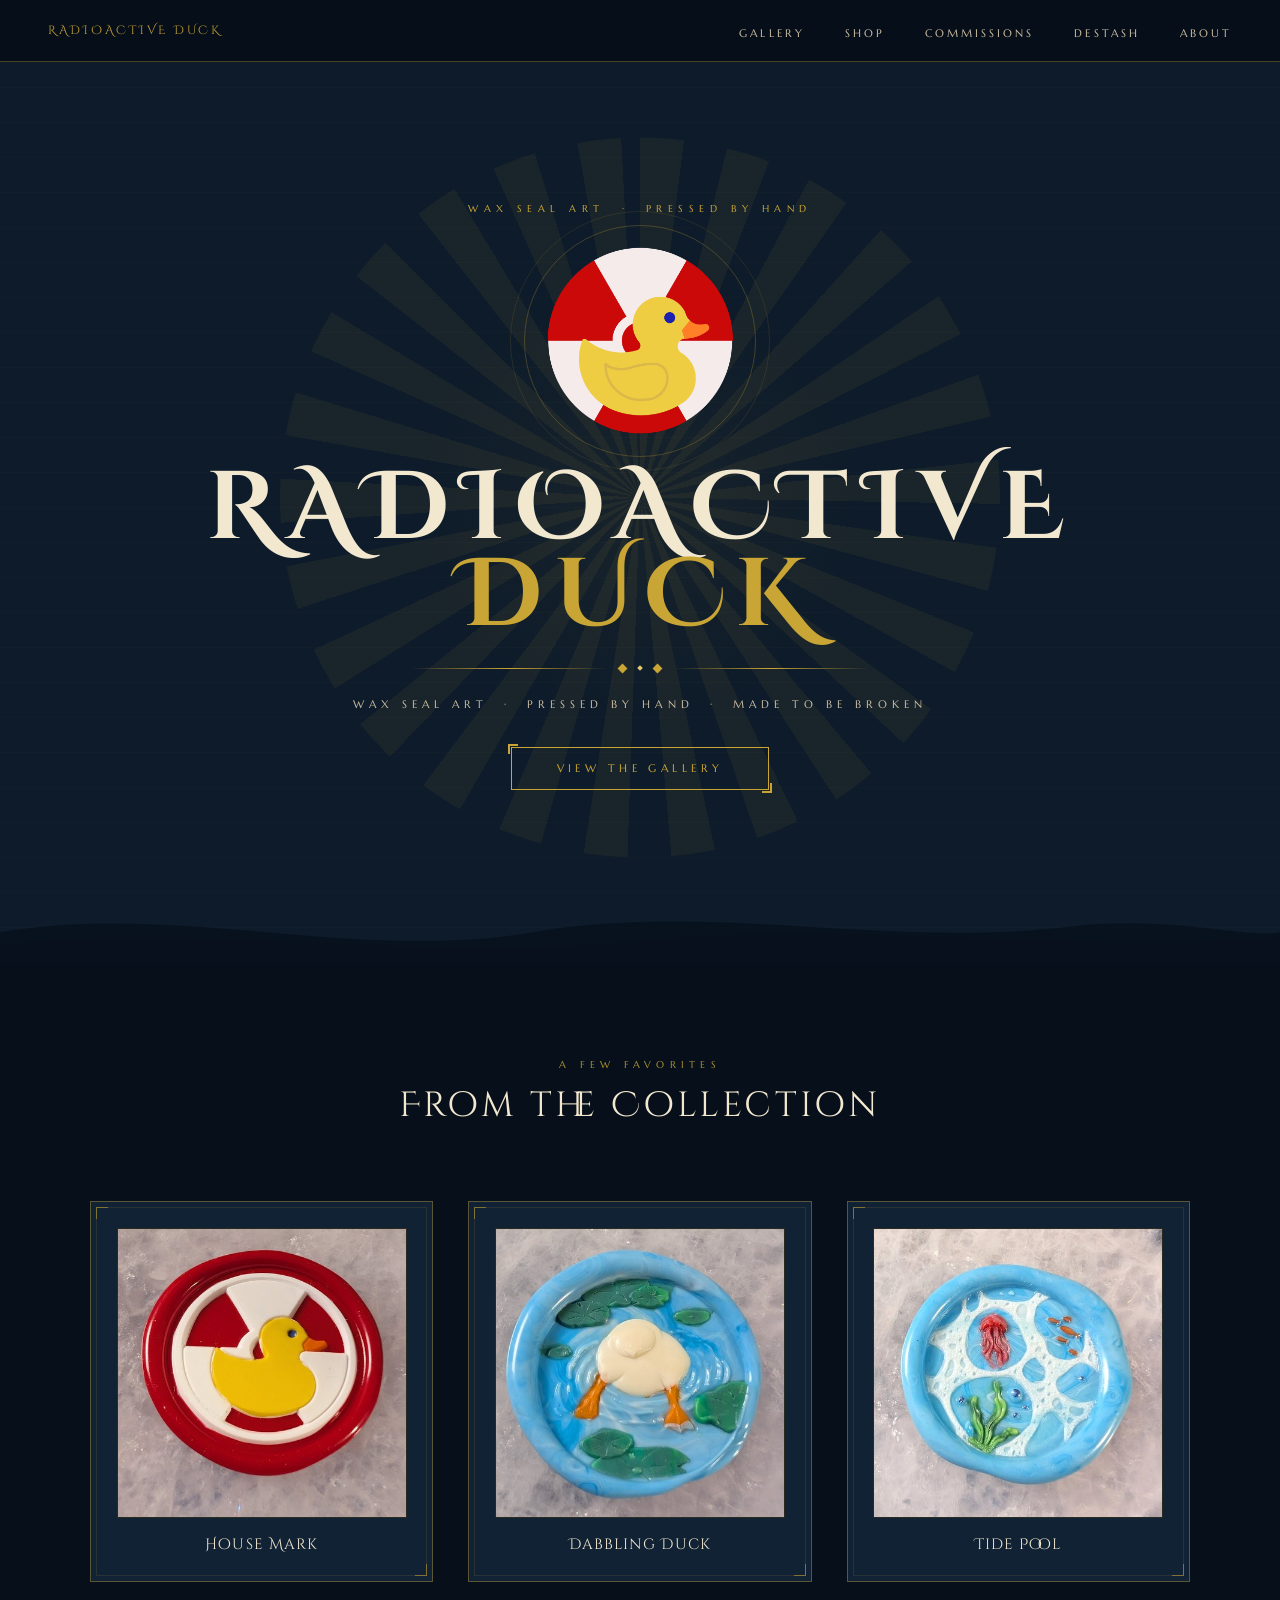
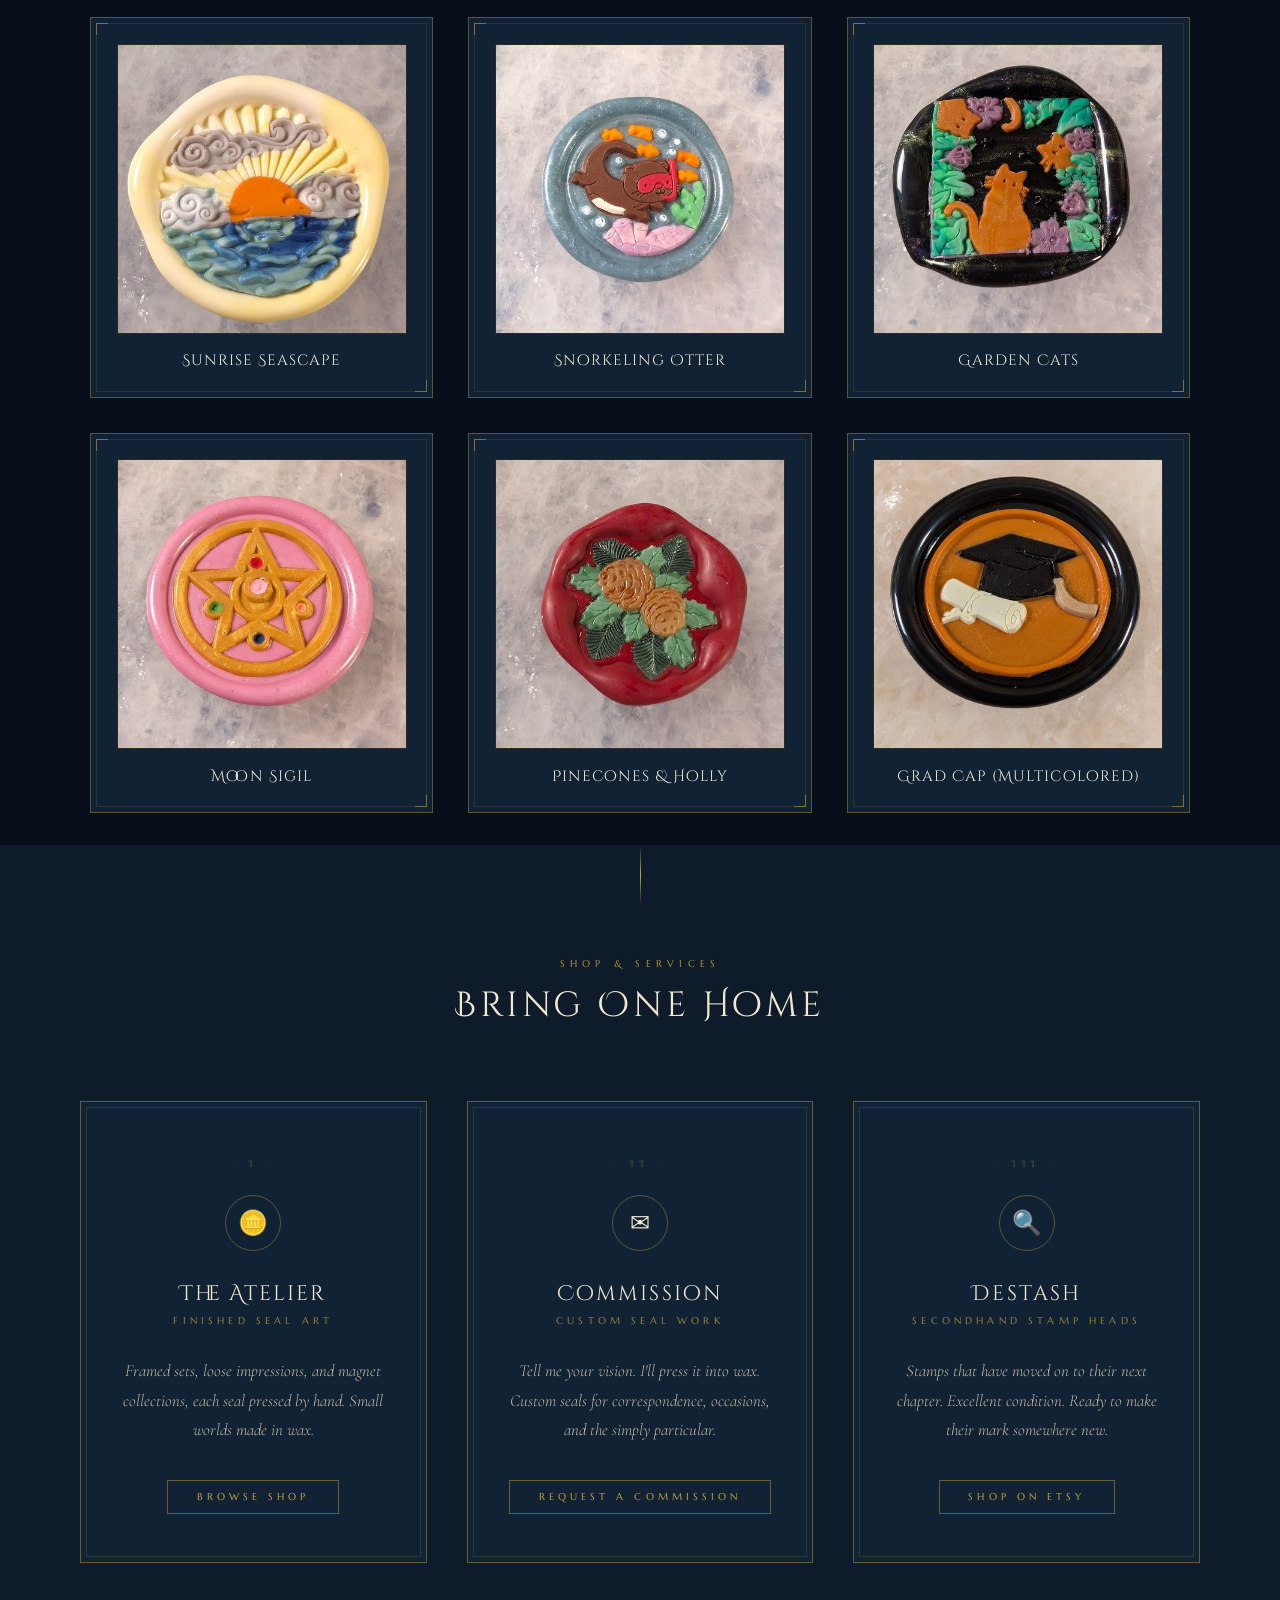
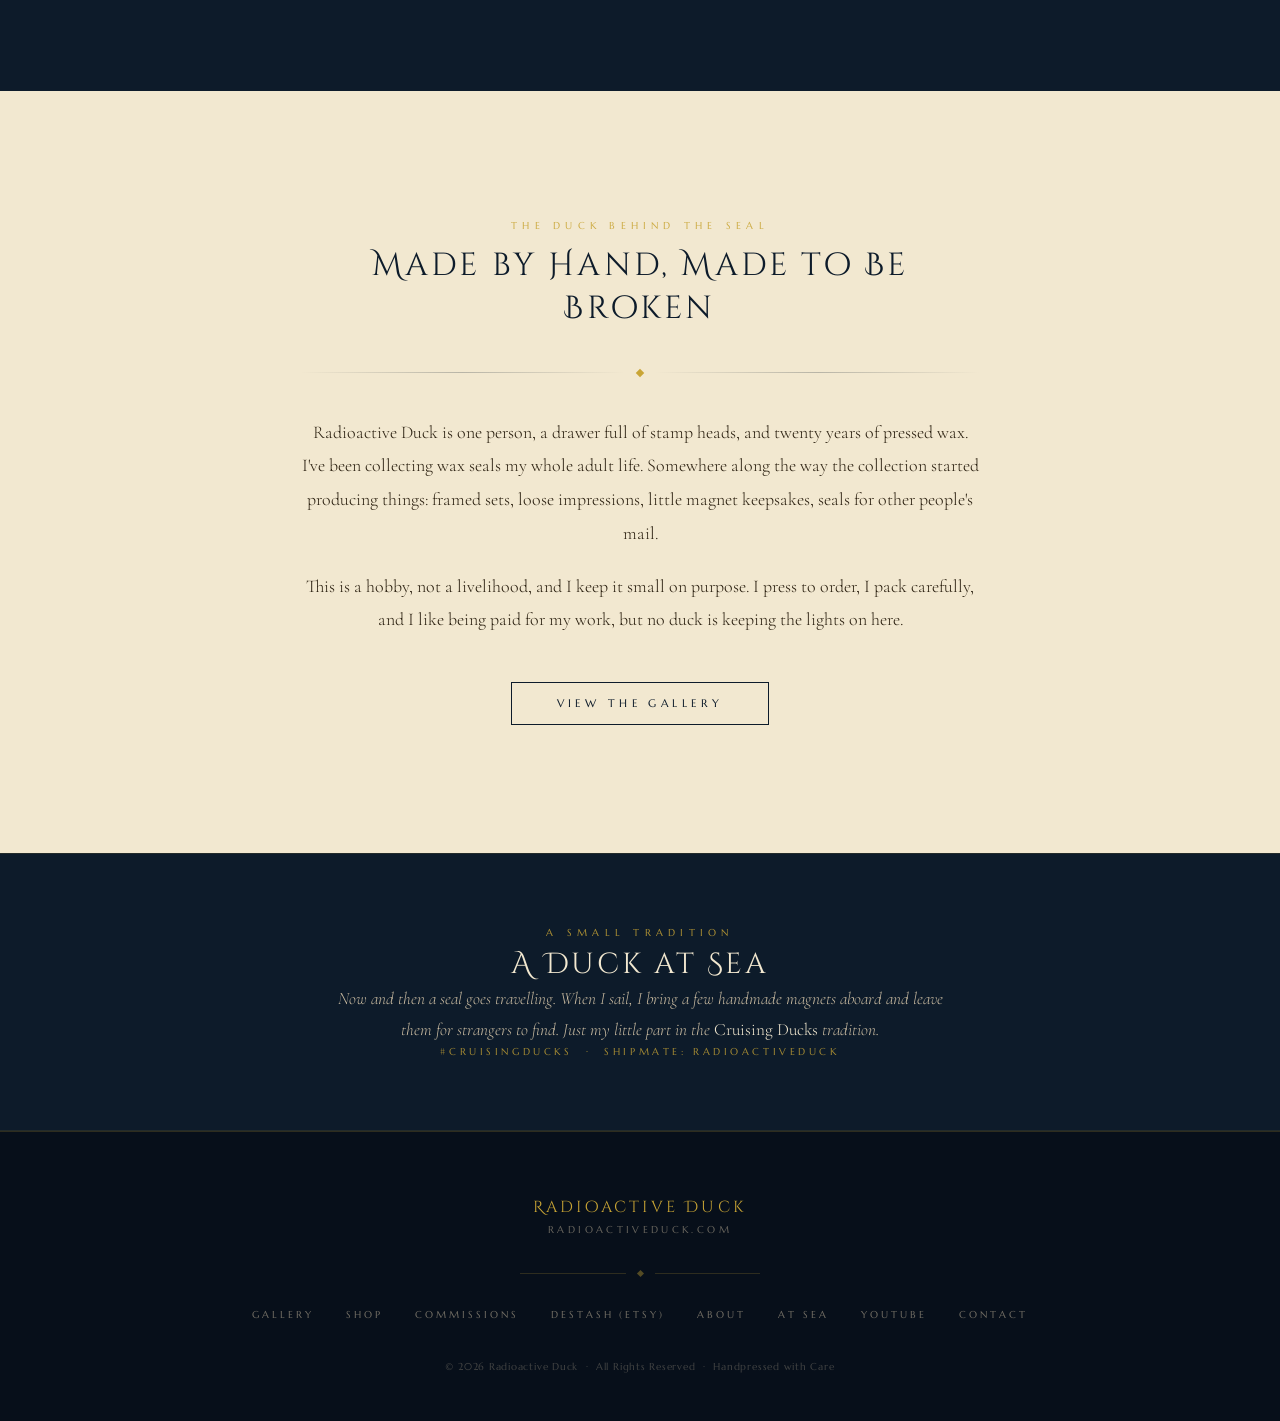
==== commit 959811ad: "Add files via upload" ====
--- a/index.html
+++ b/index.html
@@ -191,10 +191,10 @@
     </div>
 
     <p class="artist-body">
-      I collect stamps and I press wax. Every piece in the gallery is made by hand: framed sets, loose impressions, and little magnet keepsakes, each one its own small world in wax.
+      Radioactive Duck is one person, a drawer full of stamp heads, and twenty years of pressed wax. I've been collecting wax seals my whole adult life. Somewhere along the way the collection started producing things: framed sets, loose impressions, little magnet keepsakes, seals for other people's mail.
     </p>
     <p class="artist-body" style="margin-top:1.2rem">
-      It's wax seal art for the curious, the collectors, and anyone who finds joy in <em>correspondence that feels like it means something.</em> Now and then a duck even slips away to sea, but mostly, the work is made to be kept.
+      This is a hobby, not a livelihood, and I keep it small on purpose. I press to order, I pack carefully, and I like being paid for my work, but no duck is keeping the lights on here.
     </p>
 
     <a href="gallery.html" class="artist-cta">View the Gallery</a>
@@ -204,55 +204,15 @@
 
 <!-- ─── DUCKS AT SEA ──────────────────── -->
 <section class="ducks-section" id="at-sea">
-  <div class="ducks-inner">
-
-    <div class="ducks-text">
+  <div class="ducks-inner" style="justify-content:center">
+
+    <div class="ducks-text" style="text-align:center;max-width:640px;margin:0 auto">
       <div class="section-eyebrow">A Small Tradition</div>
       <h2 class="section-title">A Duck at Sea</h2>
       <p class="ducks-body">
-        Now and then a seal goes travelling. When I sail, I bring a few handmade duck magnets aboard and leave them for strangers to find. It's my small part in the <em>Cruising Ducks</em> tradition: each one tucked beside a card that reads <em>what luck, you've found a duck.</em>
+        Now and then a seal goes travelling. When I sail, I bring a few handmade magnets aboard and leave them for strangers to find. Just my little part in the <em>Cruising Ducks</em> tradition.
       </p>
       <div class="ducks-hashtag">#CruisingDucks &nbsp;&middot;&nbsp; Shipmate: radioactiveduck</div>
-    </div>
-
-    <div class="duck-card-compact">
-      <!-- keepsake card carried aboard -->
-      <div class="duck-card">
-        <img class="duck-card-logo" src="logo.png" alt="Radioactive Duck">
-        <h3 class="duck-card-headline">What Luck,<br>You've Found a Duck!</h3>
-        <div class="duck-card-rule">
-          <div class="duck-card-rule-line"></div>
-          <div class="duck-card-rule-d"></div>
-          <div class="duck-card-rule-line"></div>
-        </div>
-        <div class="duck-card-meta">
-          <strong>Shipmate:</strong> radioactiveduck
-          &nbsp;&middot;&nbsp;
-          <strong>YouTube:</strong> @radioactiveduck6
-        </div>
-        <svg class="duck-card-fan" viewBox="0 0 220 32" xmlns="http://www.w3.org/2000/svg">
-          <g stroke="#C9A535" stroke-width="1" stroke-linecap="round" opacity="0.7">
-            <line x1="103.0" y1="30.0" x2="82.0" y2="30.0"/>
-            <line x1="103.1" y1="28.6" x2="82.5" y2="24.5"/>
-            <line x1="103.5" y1="27.3" x2="84.1" y2="19.3"/>
-            <line x1="104.2" y1="26.1" x2="86.7" y2="14.4"/>
-            <line x1="105.1" y1="25.1" x2="90.2" y2="10.2"/>
-            <line x1="106.1" y1="24.2" x2="94.4" y2="6.7"/>
-            <line x1="107.3" y1="23.5" x2="99.3" y2="4.1"/>
-            <line x1="108.6" y1="23.1" x2="104.5" y2="2.5"/>
-            <line x1="110.0" y1="23.0" x2="110.0" y2="2.0"/>
-            <line x1="111.4" y1="23.1" x2="115.5" y2="2.5"/>
-            <line x1="112.7" y1="23.5" x2="120.7" y2="4.1"/>
-            <line x1="113.9" y1="24.2" x2="125.6" y2="6.7"/>
-            <line x1="114.9" y1="25.1" x2="129.8" y2="10.2"/>
-            <line x1="115.8" y1="26.1" x2="133.3" y2="14.4"/>
-            <line x1="116.5" y1="27.3" x2="135.9" y2="19.3"/>
-            <line x1="116.9" y1="28.6" x2="137.5" y2="24.5"/>
-            <line x1="117.0" y1="30.0" x2="138.0" y2="30.0"/>
-          </g>
-          <circle cx="110" cy="30" r="3.2" fill="#C9A535" opacity="0.85"/>
-        </svg>
-      </div>
     </div>
 
   </div>
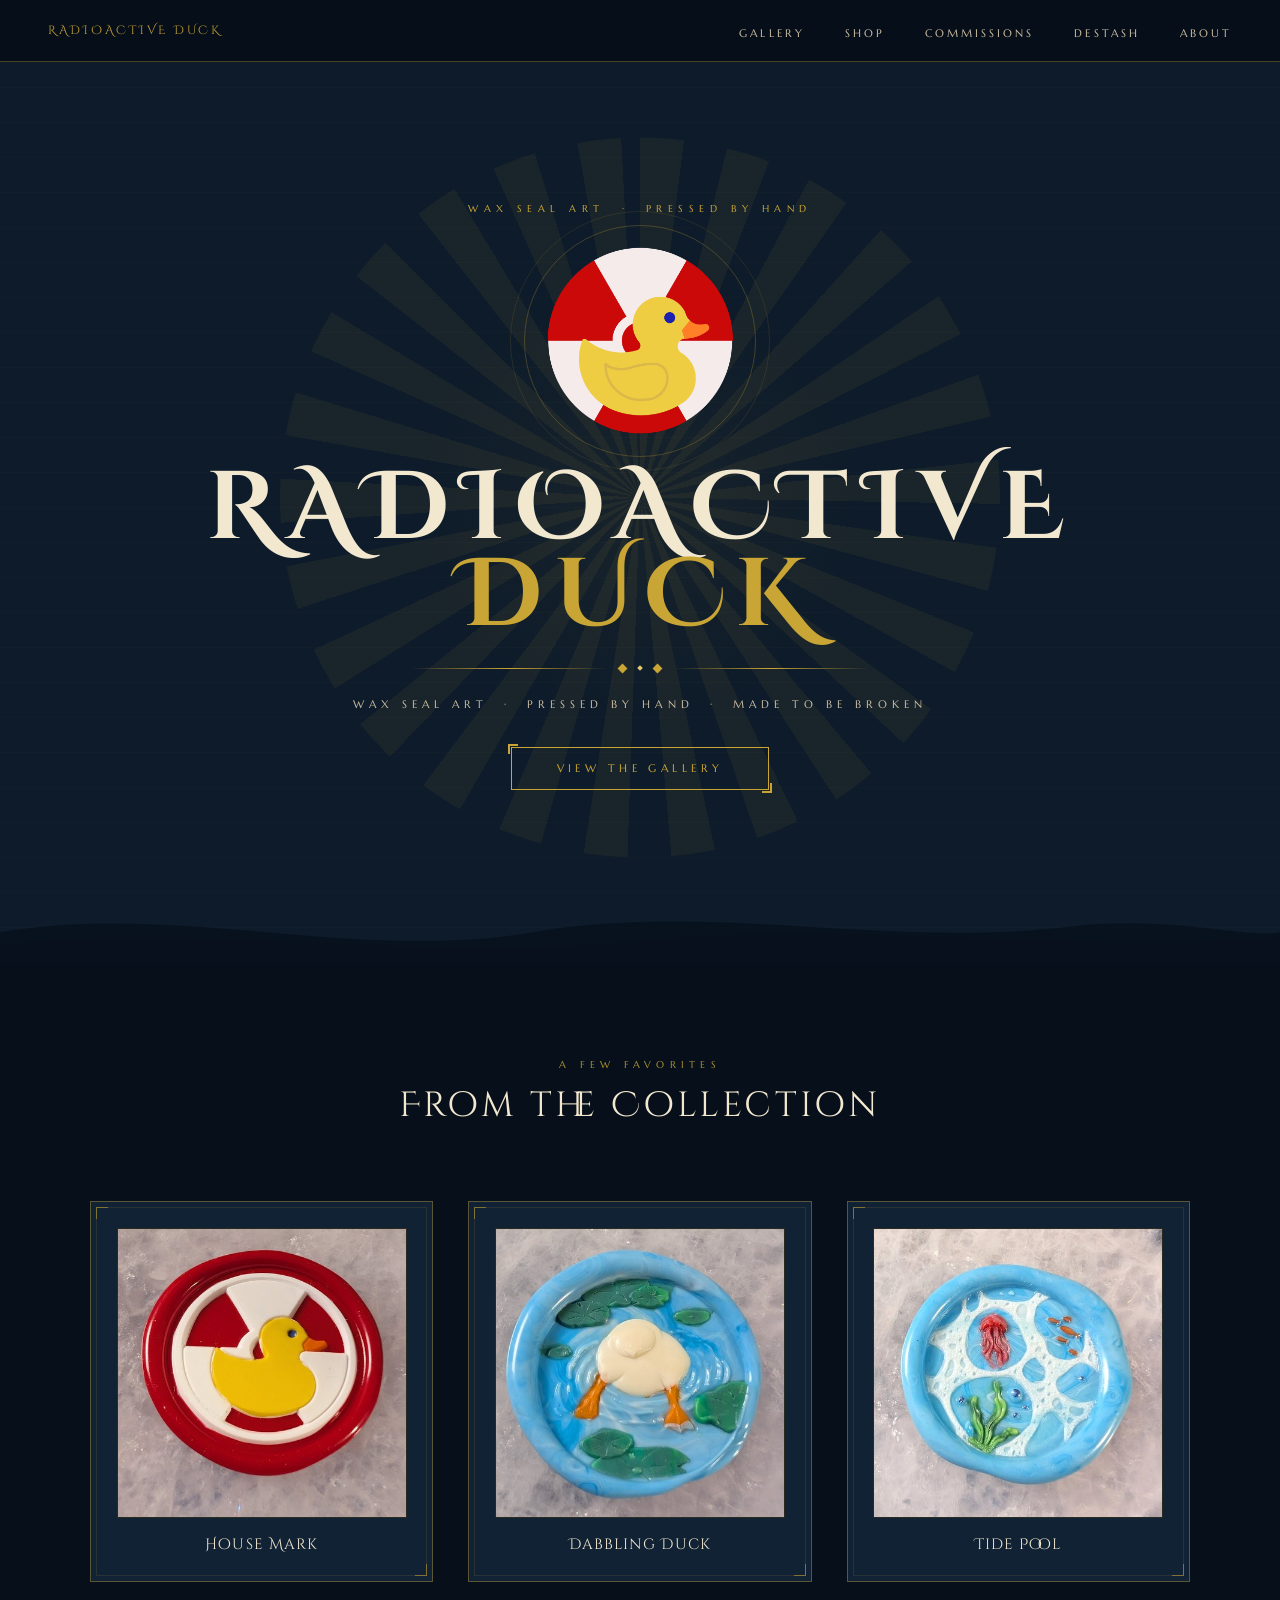
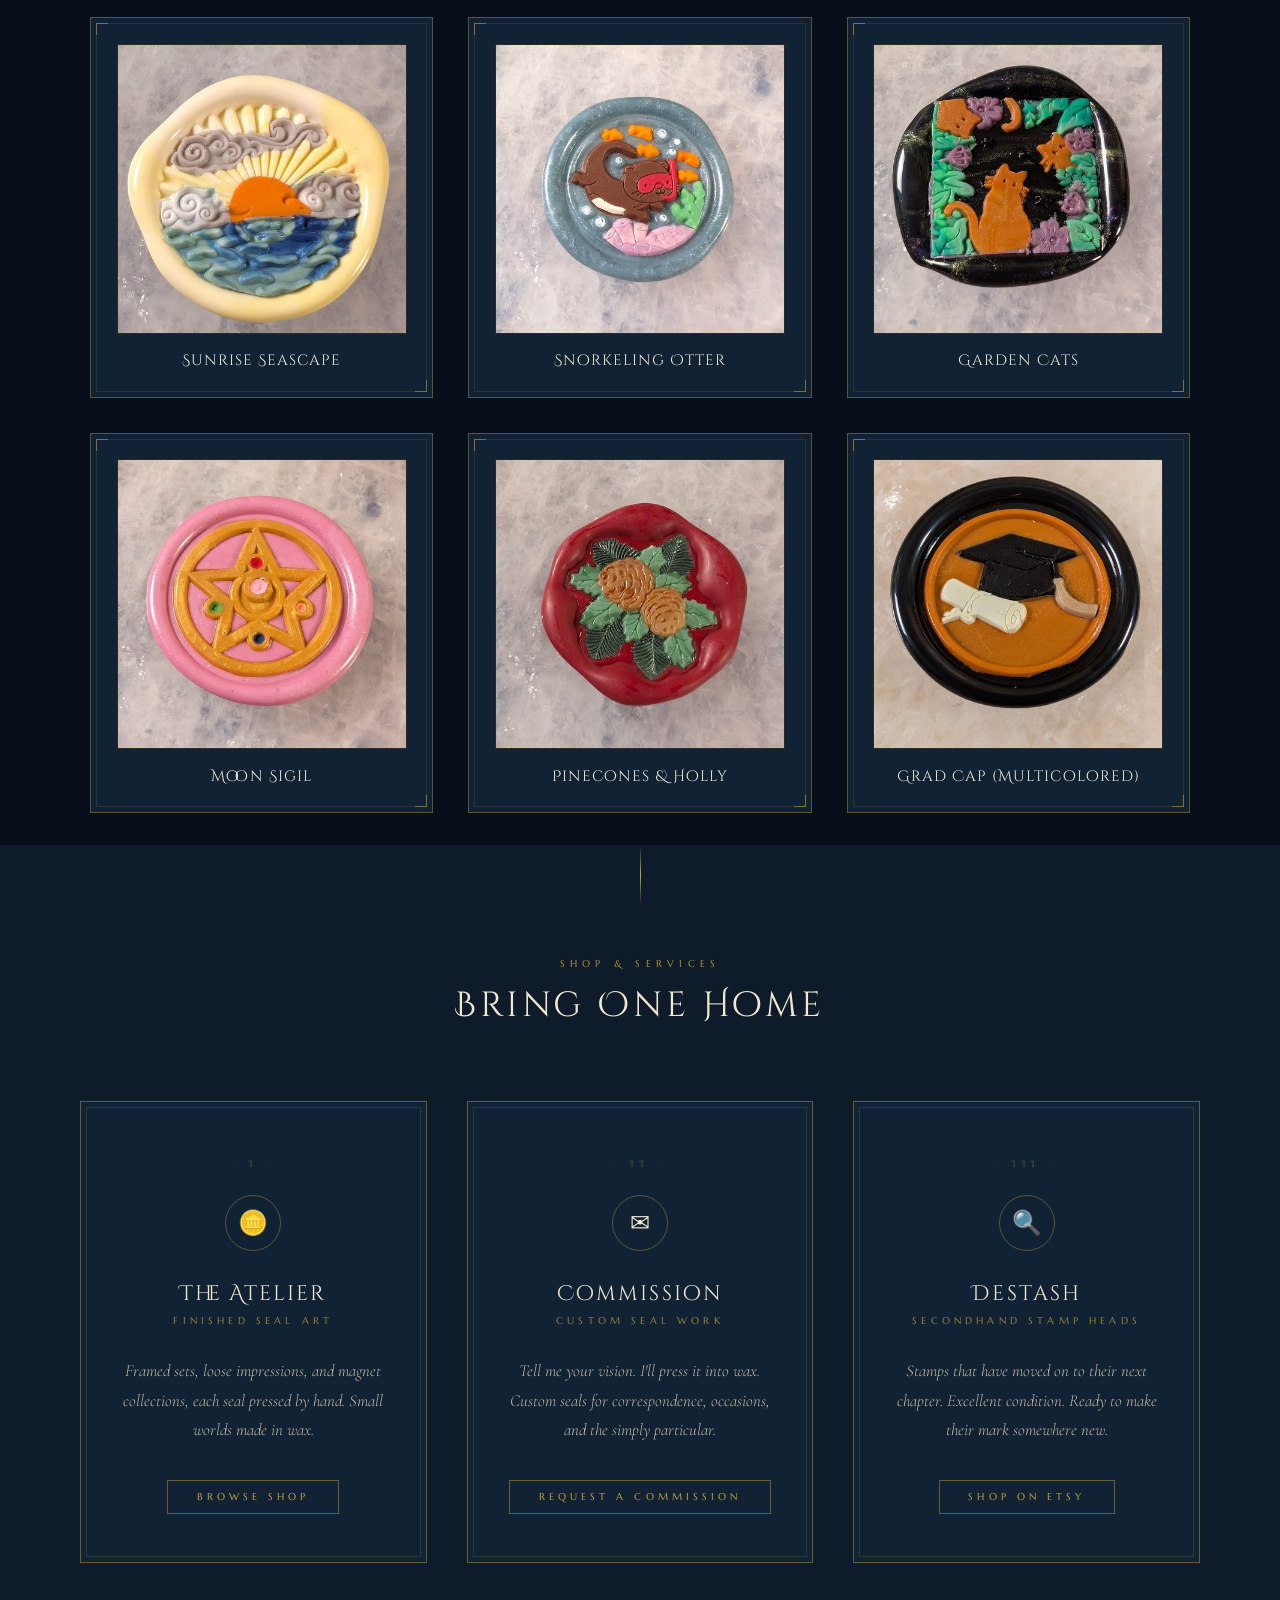
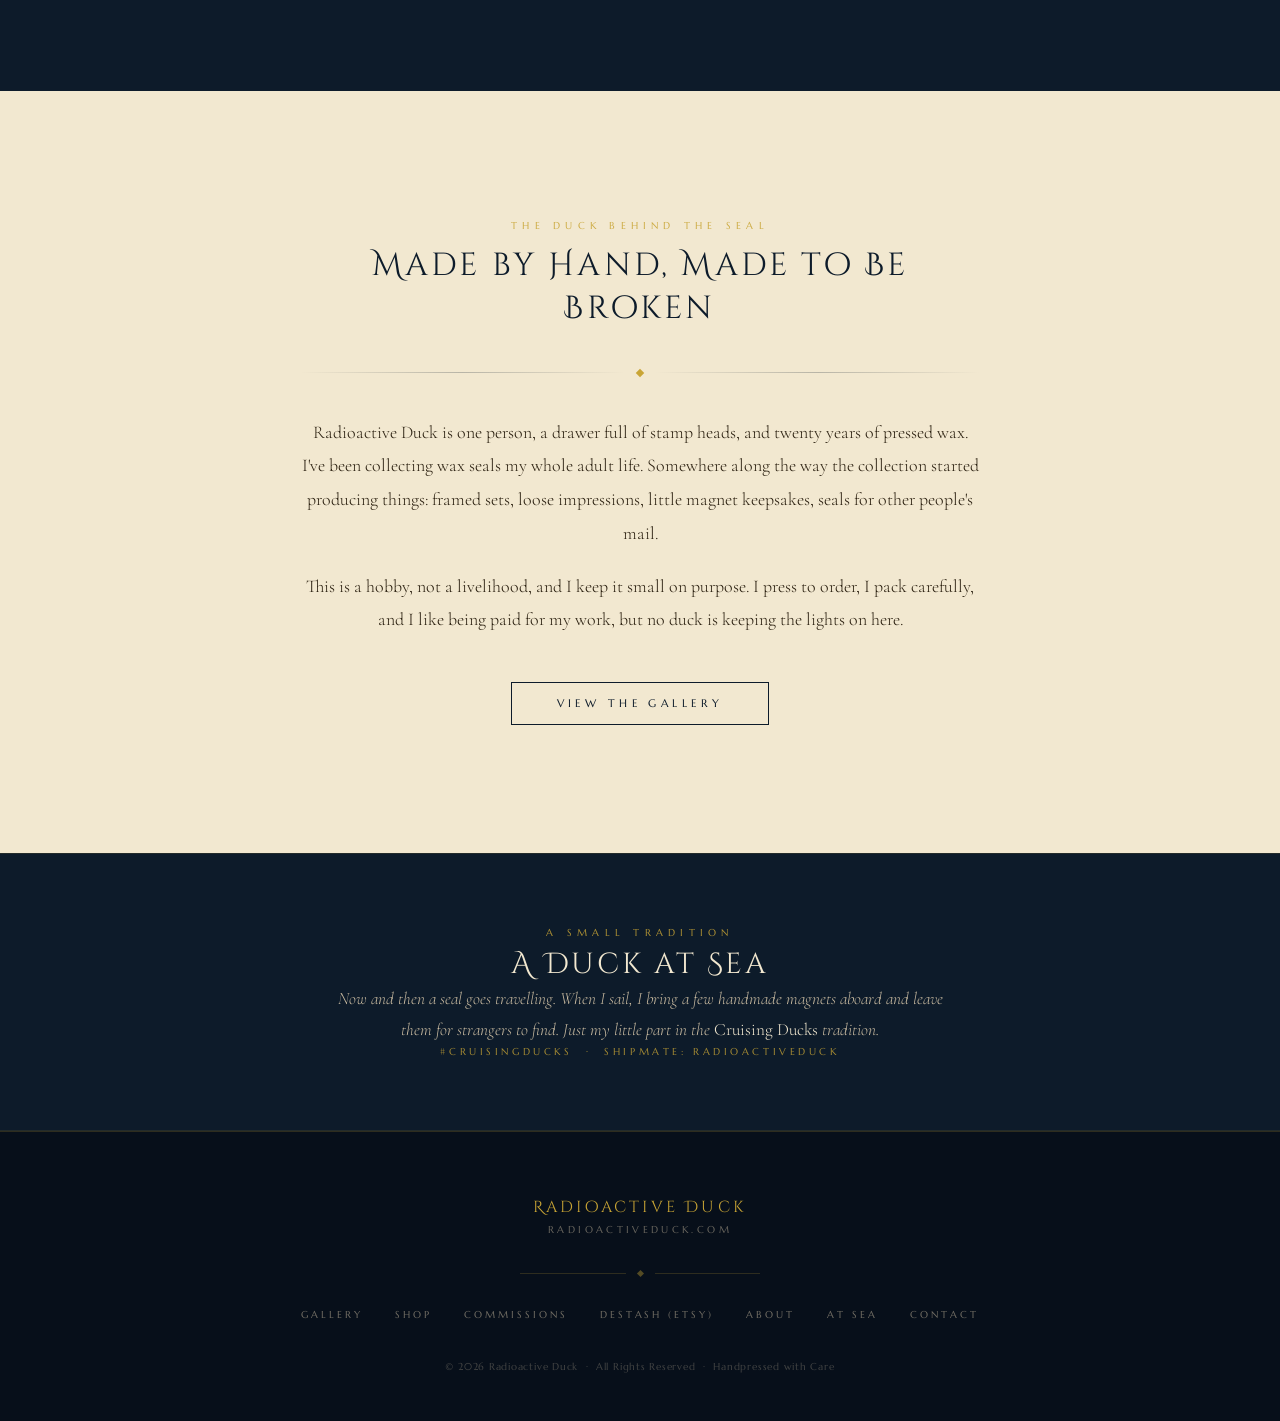
==== commit a54b782d: "Add files via upload" ====
--- a/index.html
+++ b/index.html
@@ -153,7 +153,7 @@
       <h3 class="card-title">The Atelier</h3>
       <div class="card-subtitle">Finished Seal Art</div>
       <p class="card-body">Framed sets, loose impressions, and magnet collections, each seal pressed by hand. Small worlds made in wax.</p>
-      <a href="#" class="card-link">Browse Shop</a>
+      <a href="https://www.etsy.com/shop/RadioactiveDuck6" target="_blank" rel="noopener" class="card-link">Browse Shop</a>
     </div>
 
     <div class="card" id="commissions">
@@ -162,7 +162,7 @@
       <h3 class="card-title">Commission</h3>
       <div class="card-subtitle">Custom Seal Work</div>
       <p class="card-body">Tell me your vision. I'll press it into wax. Custom seals for correspondence, occasions, and the simply particular.</p>
-      <a href="#" class="card-link">Request a Commission</a>
+      <a href="mailto:hello@radioactiveduck.com?subject=Commission%20inquiry" class="card-link">Request a Commission</a>
     </div>
 
     <div class="card" id="destash">
@@ -171,7 +171,7 @@
       <h3 class="card-title">Destash</h3>
       <div class="card-subtitle">Secondhand Stamp Heads</div>
       <p class="card-body">Stamps that have moved on to their next chapter. Excellent condition. Ready to make their mark somewhere new.</p>
-      <a href="#" class="card-link">Shop on Etsy</a>
+      <a href="https://www.etsy.com/shop/RadioactiveDuck6?section_id=59468000" target="_blank" rel="noopener" class="card-link">Shop on Etsy</a>
     </div>
 
   </div>
@@ -234,11 +234,9 @@
     <a href="gallery.html">Gallery</a>
     <a href="#shop">Shop</a>
     <a href="gallery.html#commissions">Commissions</a>
-    <a href="#destash">Destash (Etsy)</a>
+    <a href="https://www.etsy.com/shop/RadioactiveDuck6?section_id=59468000" target="_blank" rel="noopener">Destash (Etsy)</a>
     <a href="#about">About</a>
-    <a href="#at-sea">At Sea</a>
-    <a href="#">YouTube</a>
-    <a href="#">Contact</a>
+    <a href="#at-sea">At Sea</a><a href="mailto:hello@radioactiveduck.com">Contact</a>
   </div>
 
   <div class="footer-copy">&copy; 2026 Radioactive Duck &nbsp;&middot;&nbsp; All Rights Reserved &nbsp;&middot;&nbsp; Handpressed with Care</div>
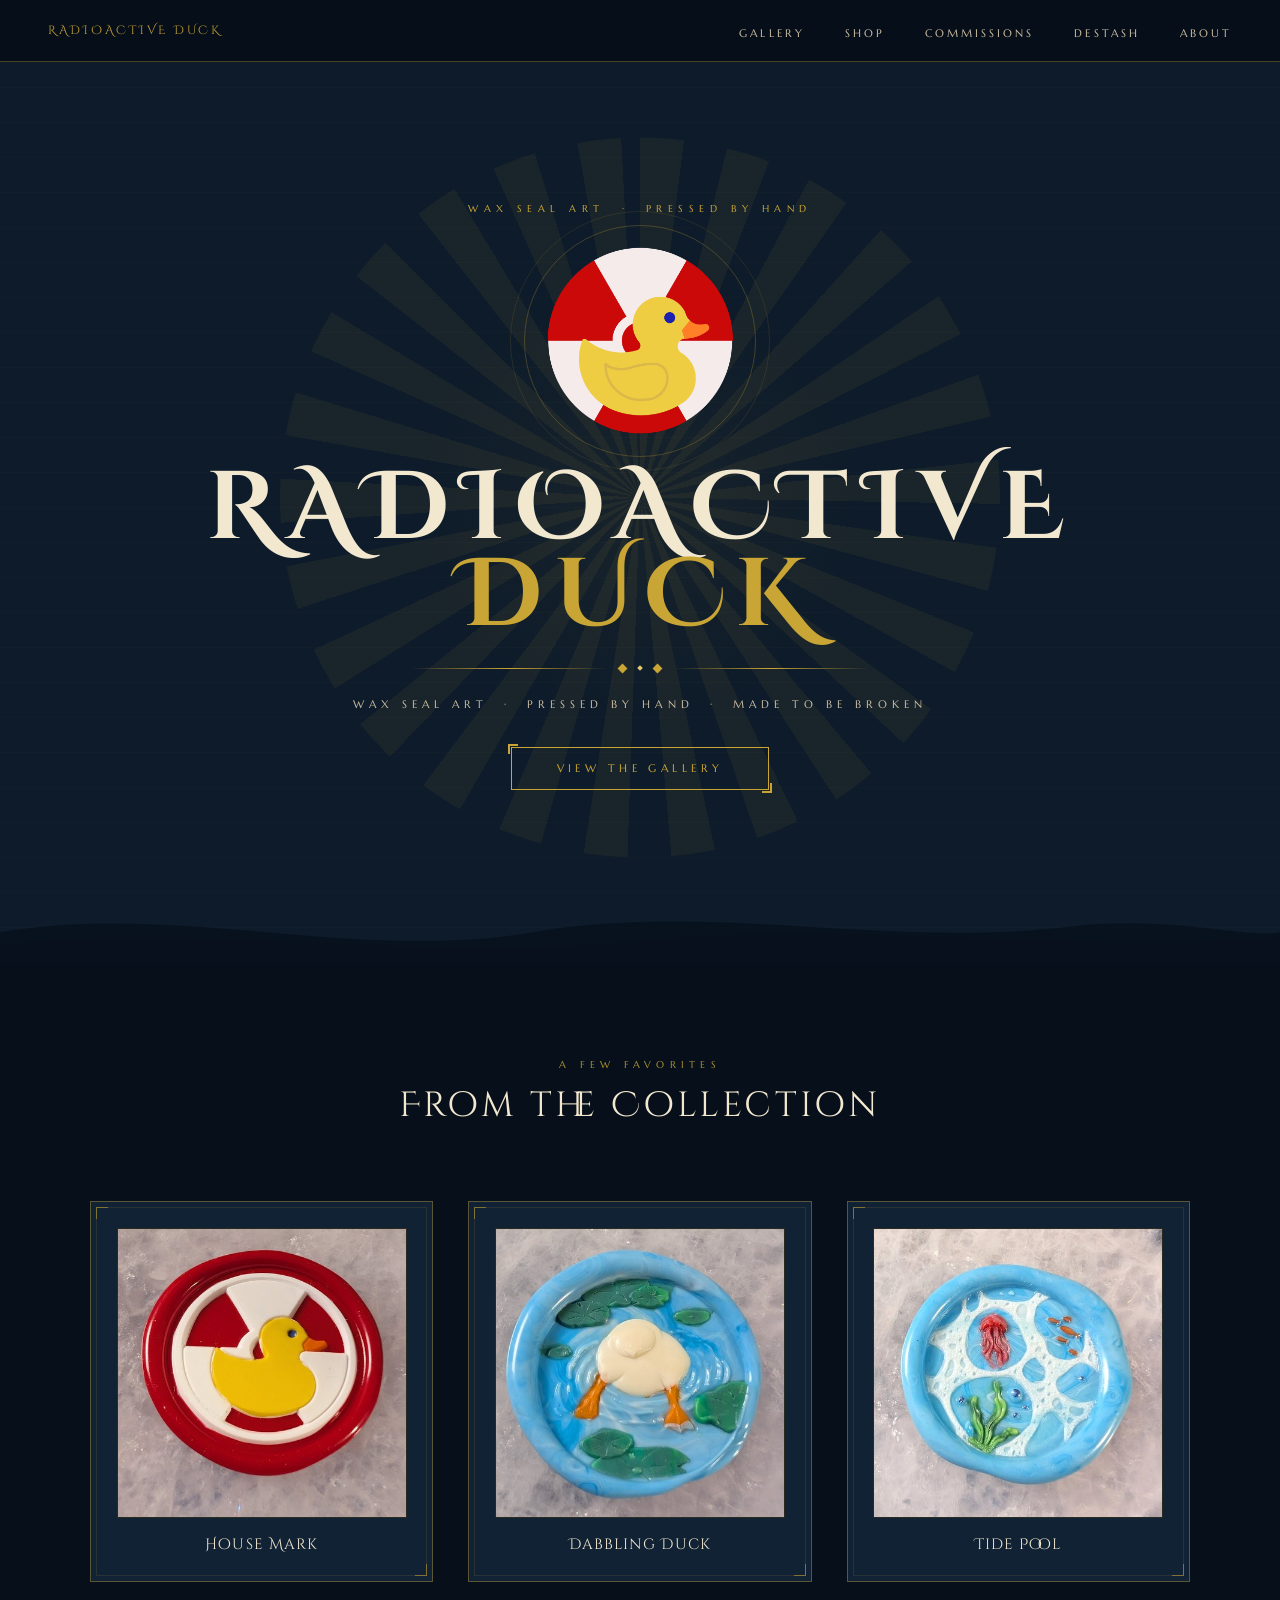
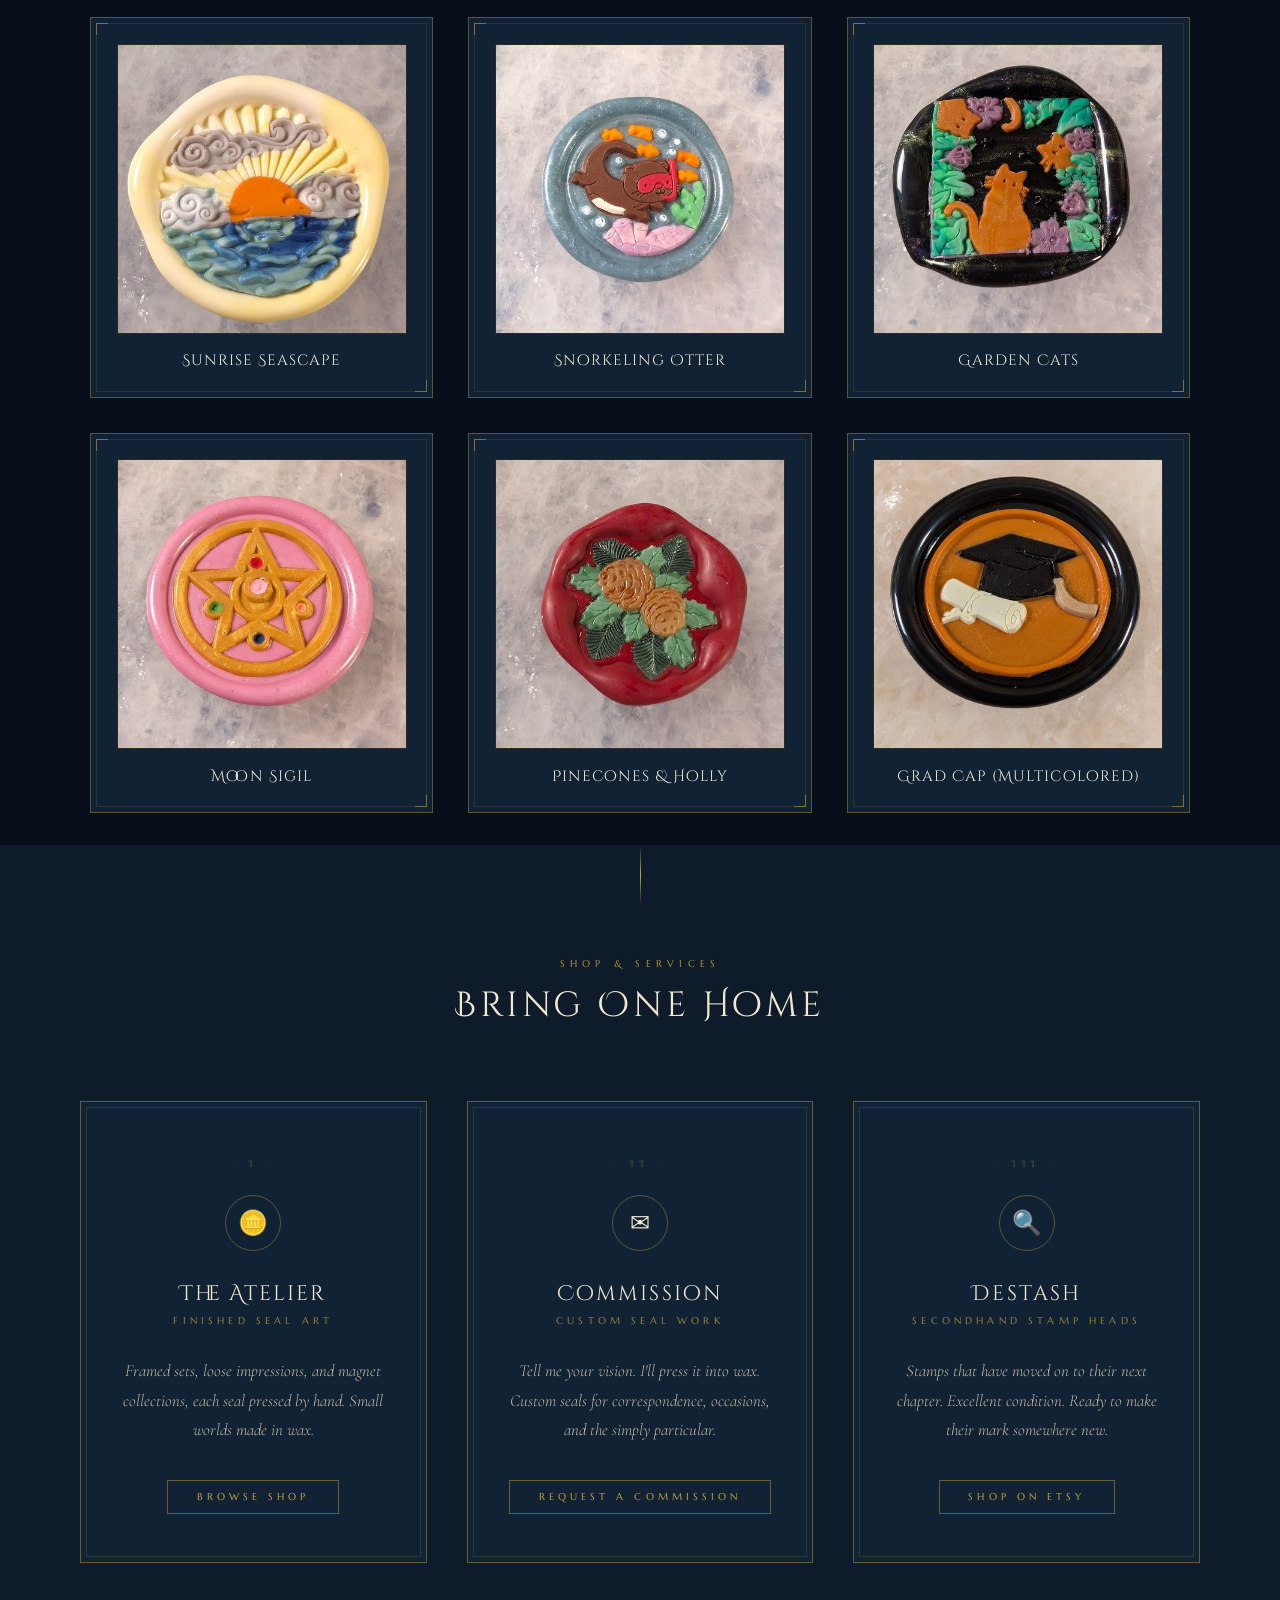
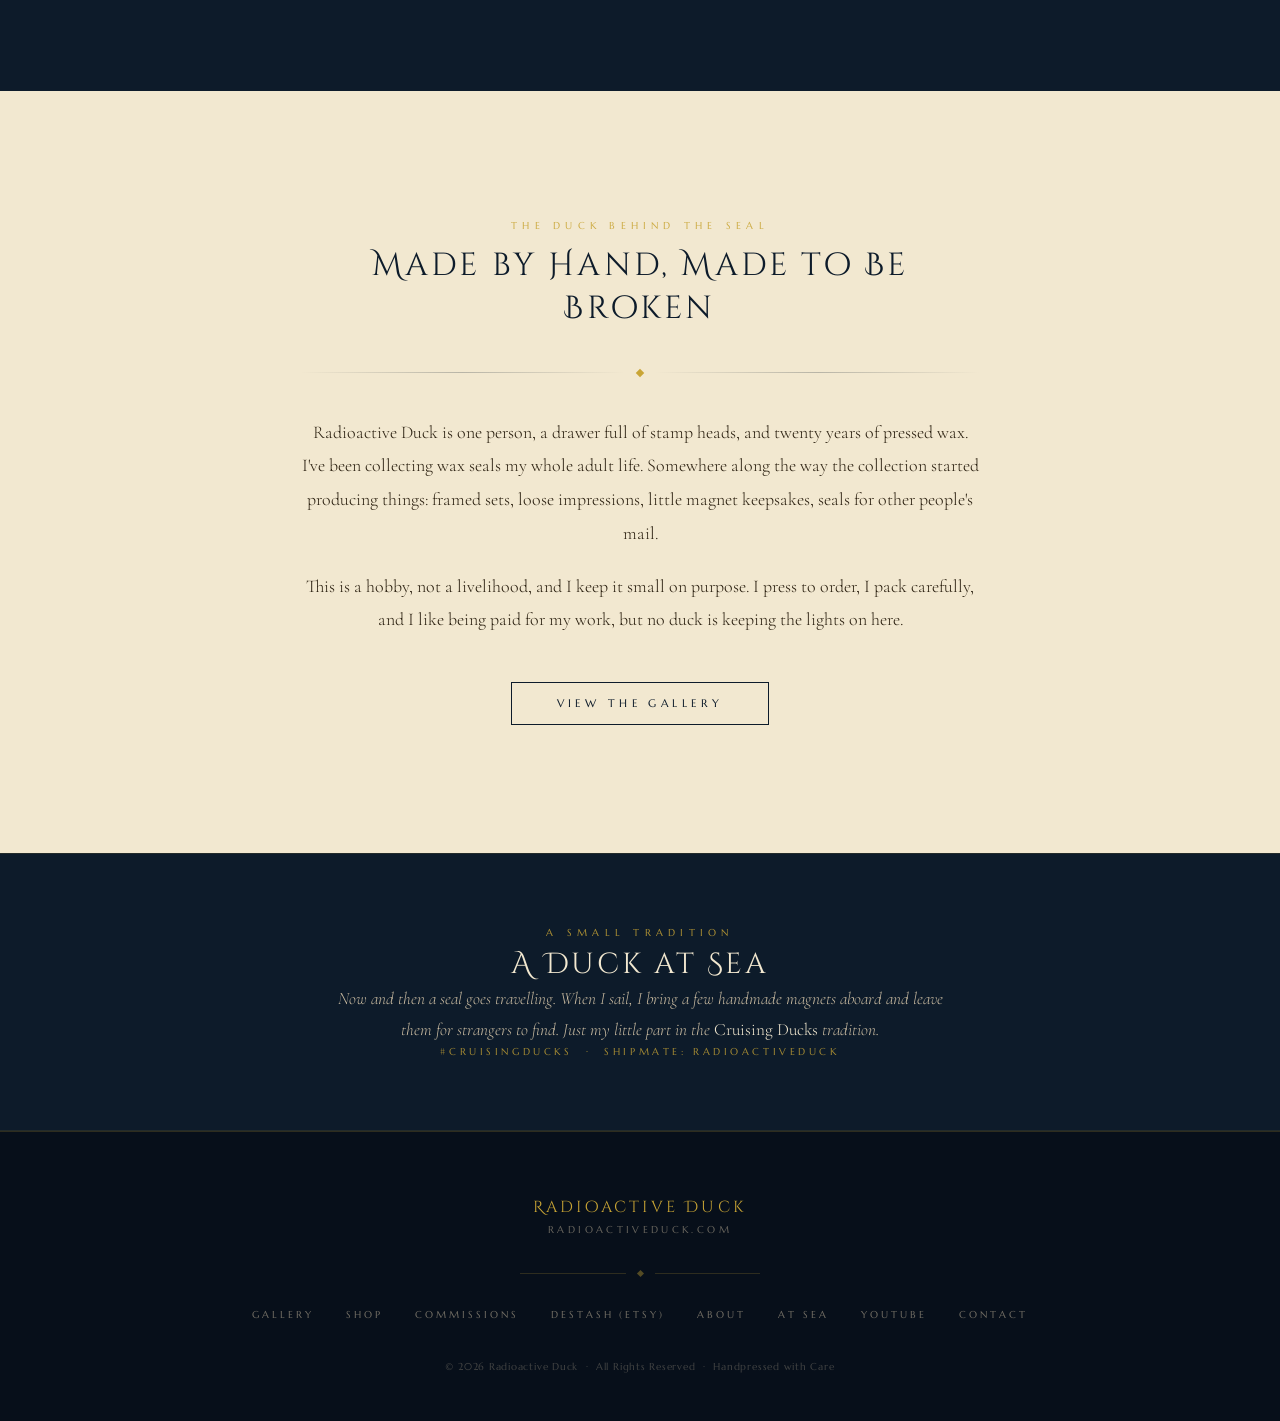
==== commit 6974024f: "Add files via upload" ====
--- a/index.html
+++ b/index.html
@@ -162,7 +162,7 @@
       <h3 class="card-title">Commission</h3>
       <div class="card-subtitle">Custom Seal Work</div>
       <p class="card-body">Tell me your vision. I'll press it into wax. Custom seals for correspondence, occasions, and the simply particular.</p>
-      <a href="mailto:hello@radioactiveduck.com?subject=Commission%20inquiry" class="card-link">Request a Commission</a>
+      <a href="#" class="card-link">Request a Commission</a>
     </div>
 
     <div class="card" id="destash">
@@ -236,7 +236,9 @@
     <a href="gallery.html#commissions">Commissions</a>
     <a href="https://www.etsy.com/shop/RadioactiveDuck6?section_id=59468000" target="_blank" rel="noopener">Destash (Etsy)</a>
     <a href="#about">About</a>
-    <a href="#at-sea">At Sea</a><a href="mailto:hello@radioactiveduck.com">Contact</a>
+    <a href="#at-sea">At Sea</a>
+    <a href="#">YouTube</a>
+    <a href="#">Contact</a>
   </div>
 
   <div class="footer-copy">&copy; 2026 Radioactive Duck &nbsp;&middot;&nbsp; All Rights Reserved &nbsp;&middot;&nbsp; Handpressed with Care</div>
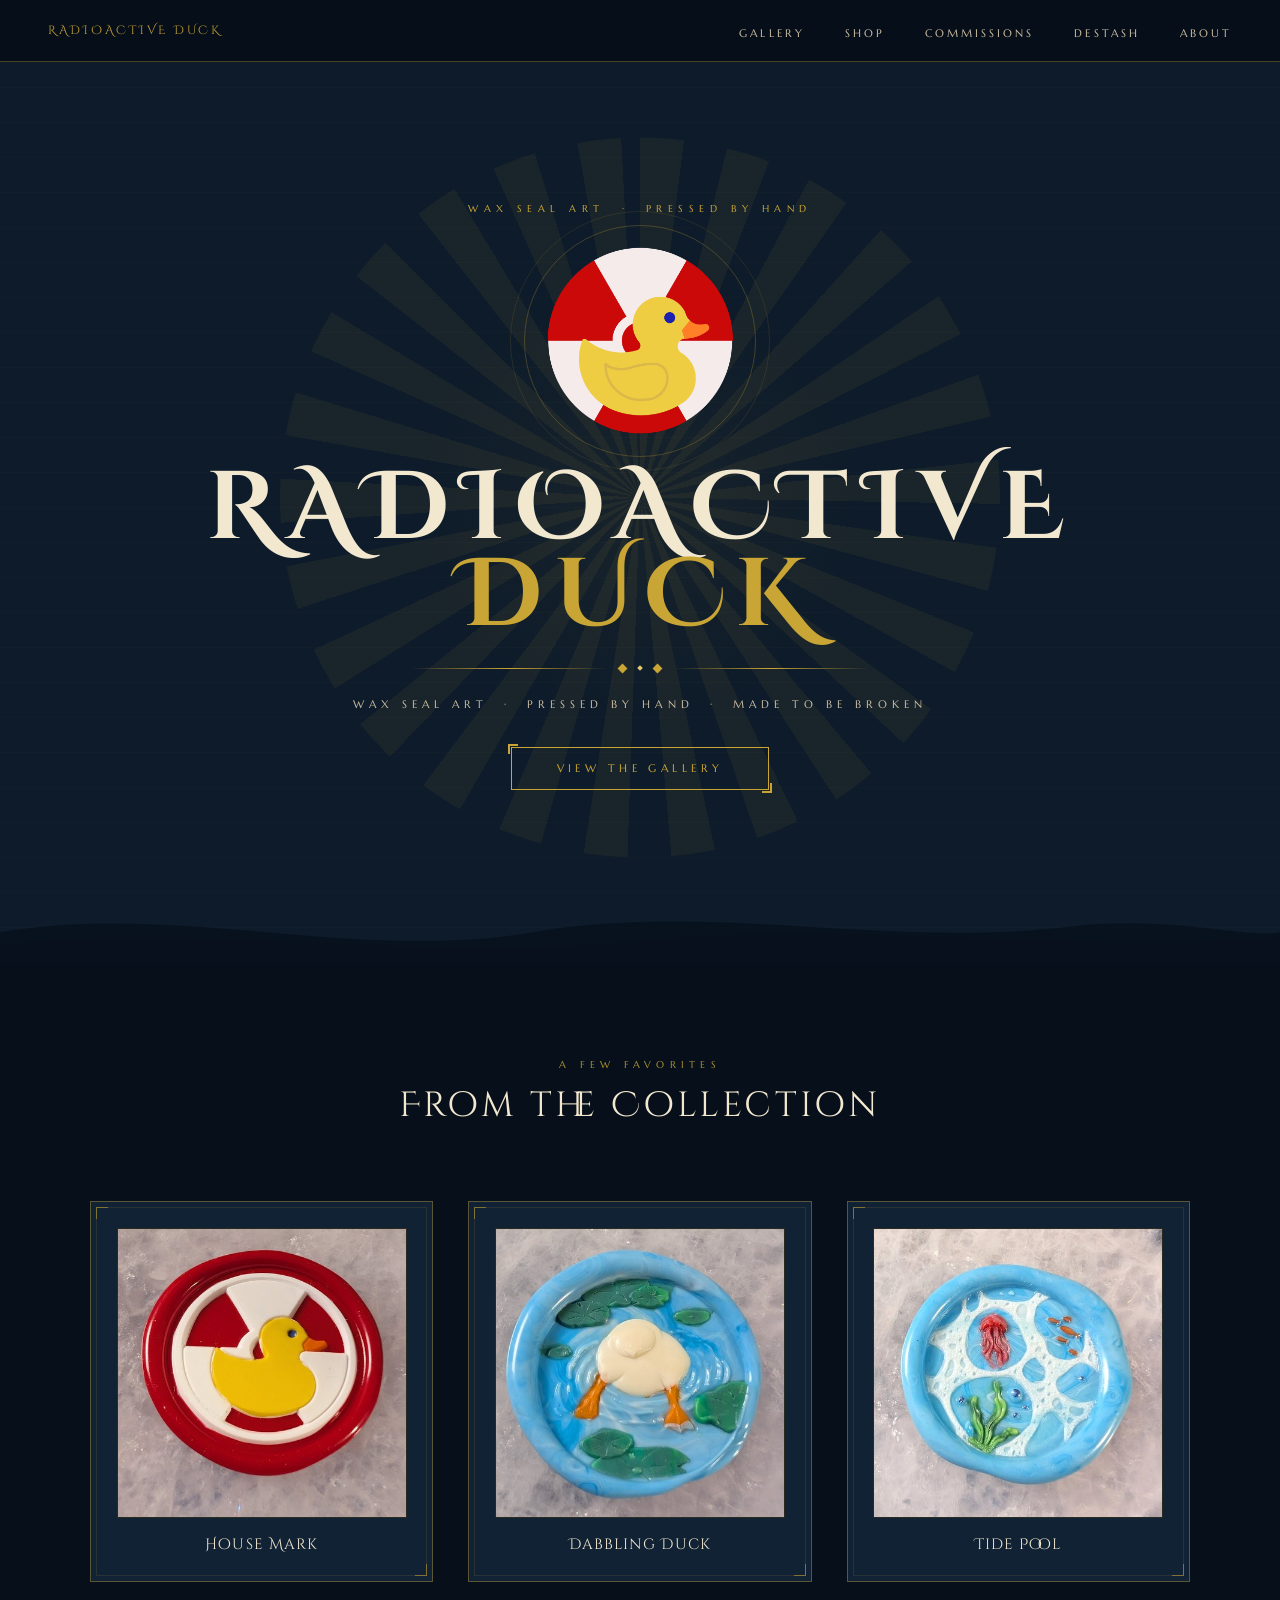
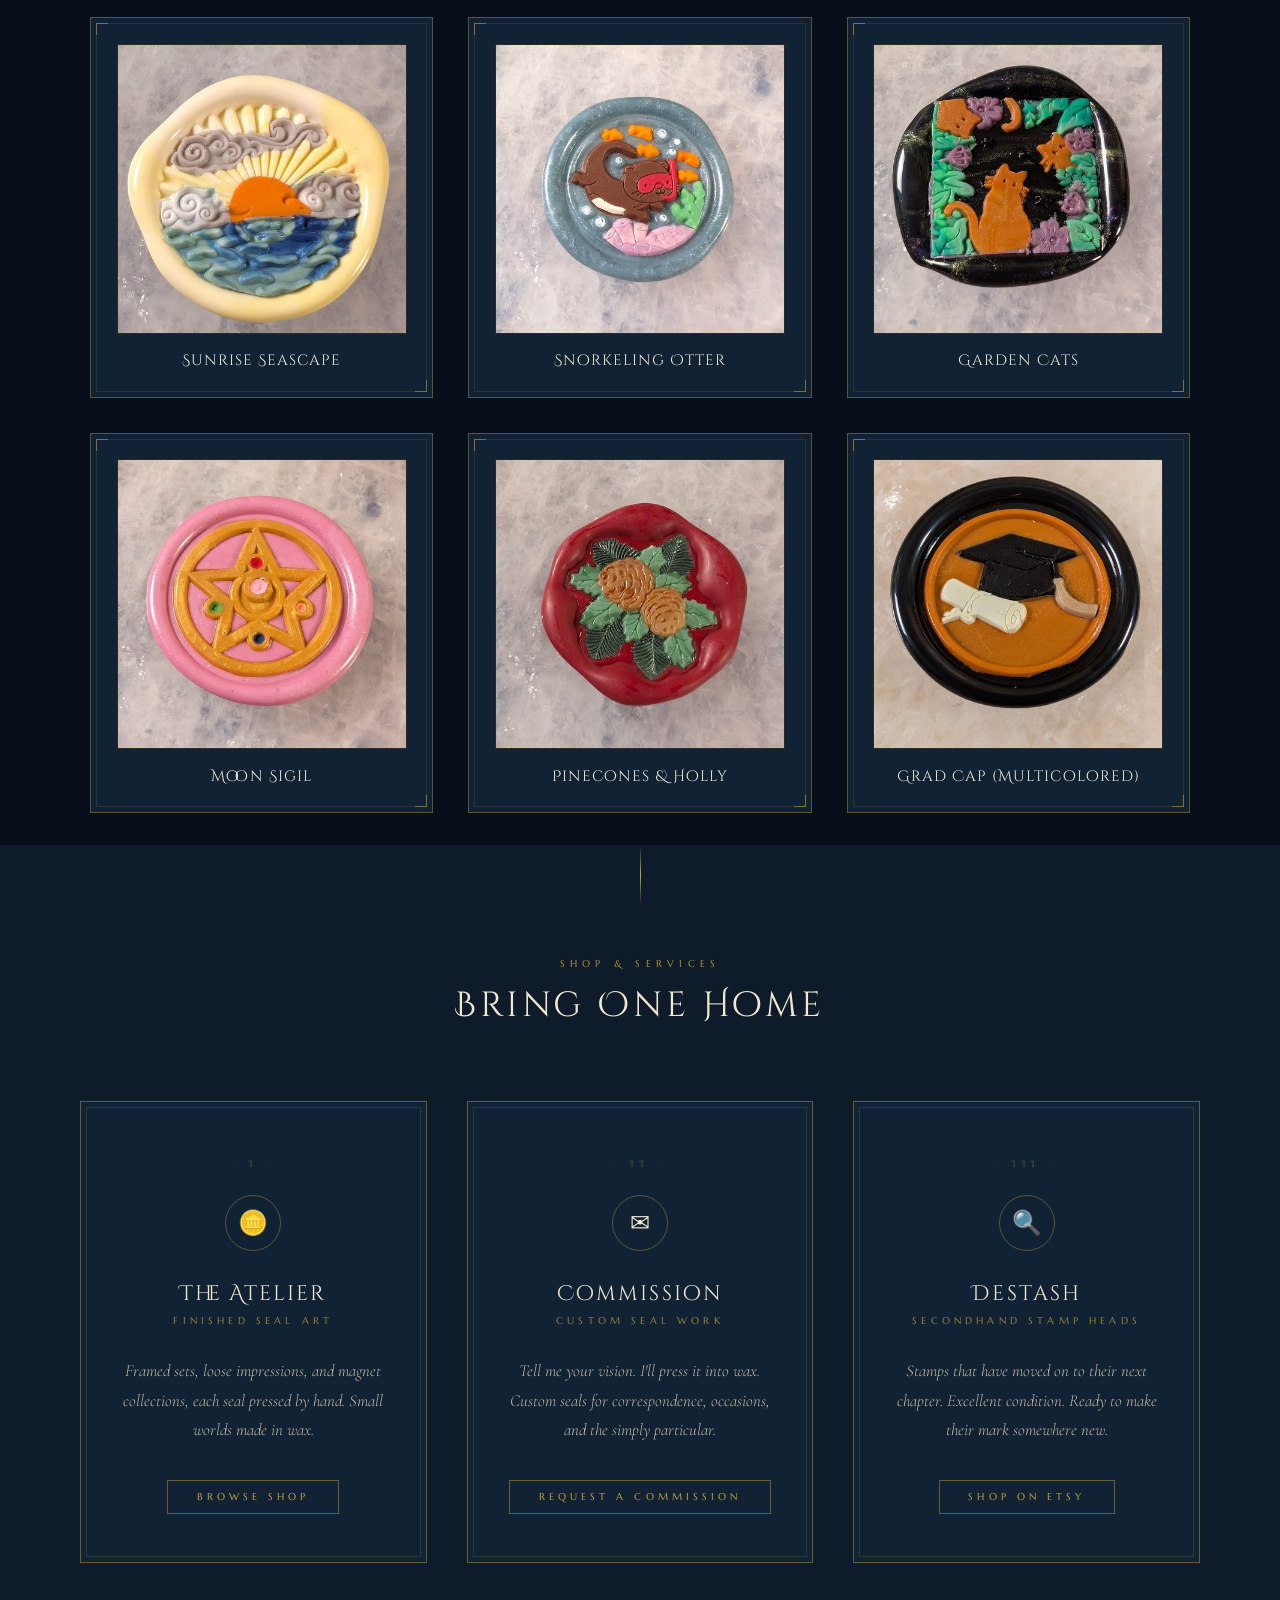
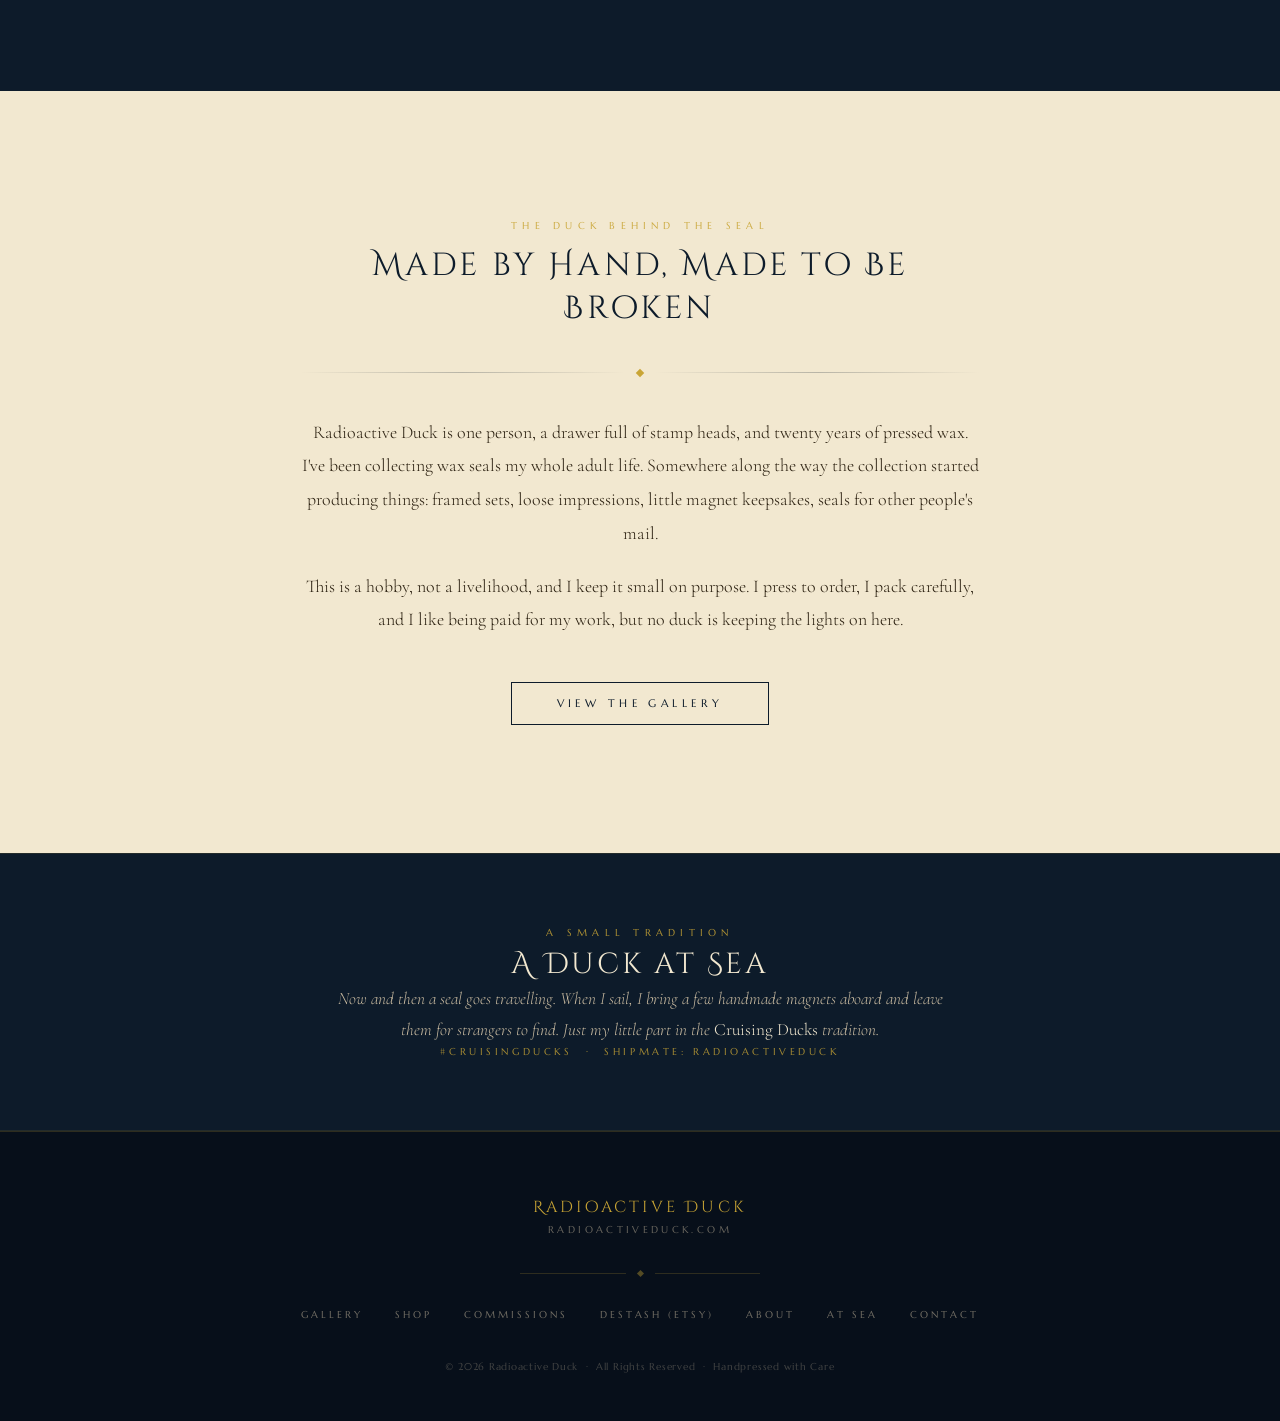
==== commit 61da65cb: "Add files via upload" ====
--- a/index.html
+++ b/index.html
@@ -162,7 +162,7 @@
       <h3 class="card-title">Commission</h3>
       <div class="card-subtitle">Custom Seal Work</div>
       <p class="card-body">Tell me your vision. I'll press it into wax. Custom seals for correspondence, occasions, and the simply particular.</p>
-      <a href="#" class="card-link">Request a Commission</a>
+      <a href="mailto:hello@radioactiveduck.com?subject=Commission%20inquiry" class="card-link">Request a Commission</a>
     </div>
 
     <div class="card" id="destash">
@@ -236,9 +236,7 @@
     <a href="gallery.html#commissions">Commissions</a>
     <a href="https://www.etsy.com/shop/RadioactiveDuck6?section_id=59468000" target="_blank" rel="noopener">Destash (Etsy)</a>
     <a href="#about">About</a>
-    <a href="#at-sea">At Sea</a>
-    <a href="#">YouTube</a>
-    <a href="#">Contact</a>
+    <a href="#at-sea">At Sea</a><a href="mailto:hello@radioactiveduck.com">Contact</a>
   </div>
 
   <div class="footer-copy">&copy; 2026 Radioactive Duck &nbsp;&middot;&nbsp; All Rights Reserved &nbsp;&middot;&nbsp; Handpressed with Care</div>
--- a/styles.css
+++ b/styles.css
@@ -976,3 +976,34 @@
   color: #7d8fa5;
   margin-bottom: 0.15rem;
 }
+
+
+/* ─── FAQ ─────────────────────────────────────── */
+.faq-wrap {
+  max-width: 720px;
+  margin: 0 auto 5rem;
+  padding: 0 1.5rem;
+}
+.faq-item {
+  border-bottom: 1px solid rgba(201,165,53,0.25);
+  padding: 1.6rem 0;
+}
+.faq-q {
+  font-family: 'Cinzel Decorative', serif;
+  font-weight: normal;
+  font-size: 1.15rem;
+  color: var(--gold-lt);
+  margin: 0 0 0.6rem;
+}
+.faq-a {
+  color: var(--cream);
+  line-height: 1.75;
+  margin: 0;
+}
+.faq-more {
+  text-align: center;
+  margin-top: 2.5rem;
+  color: #9fb0c3;
+  font-style: italic;
+}
+.faq-more a { color: var(--gold-lt); }
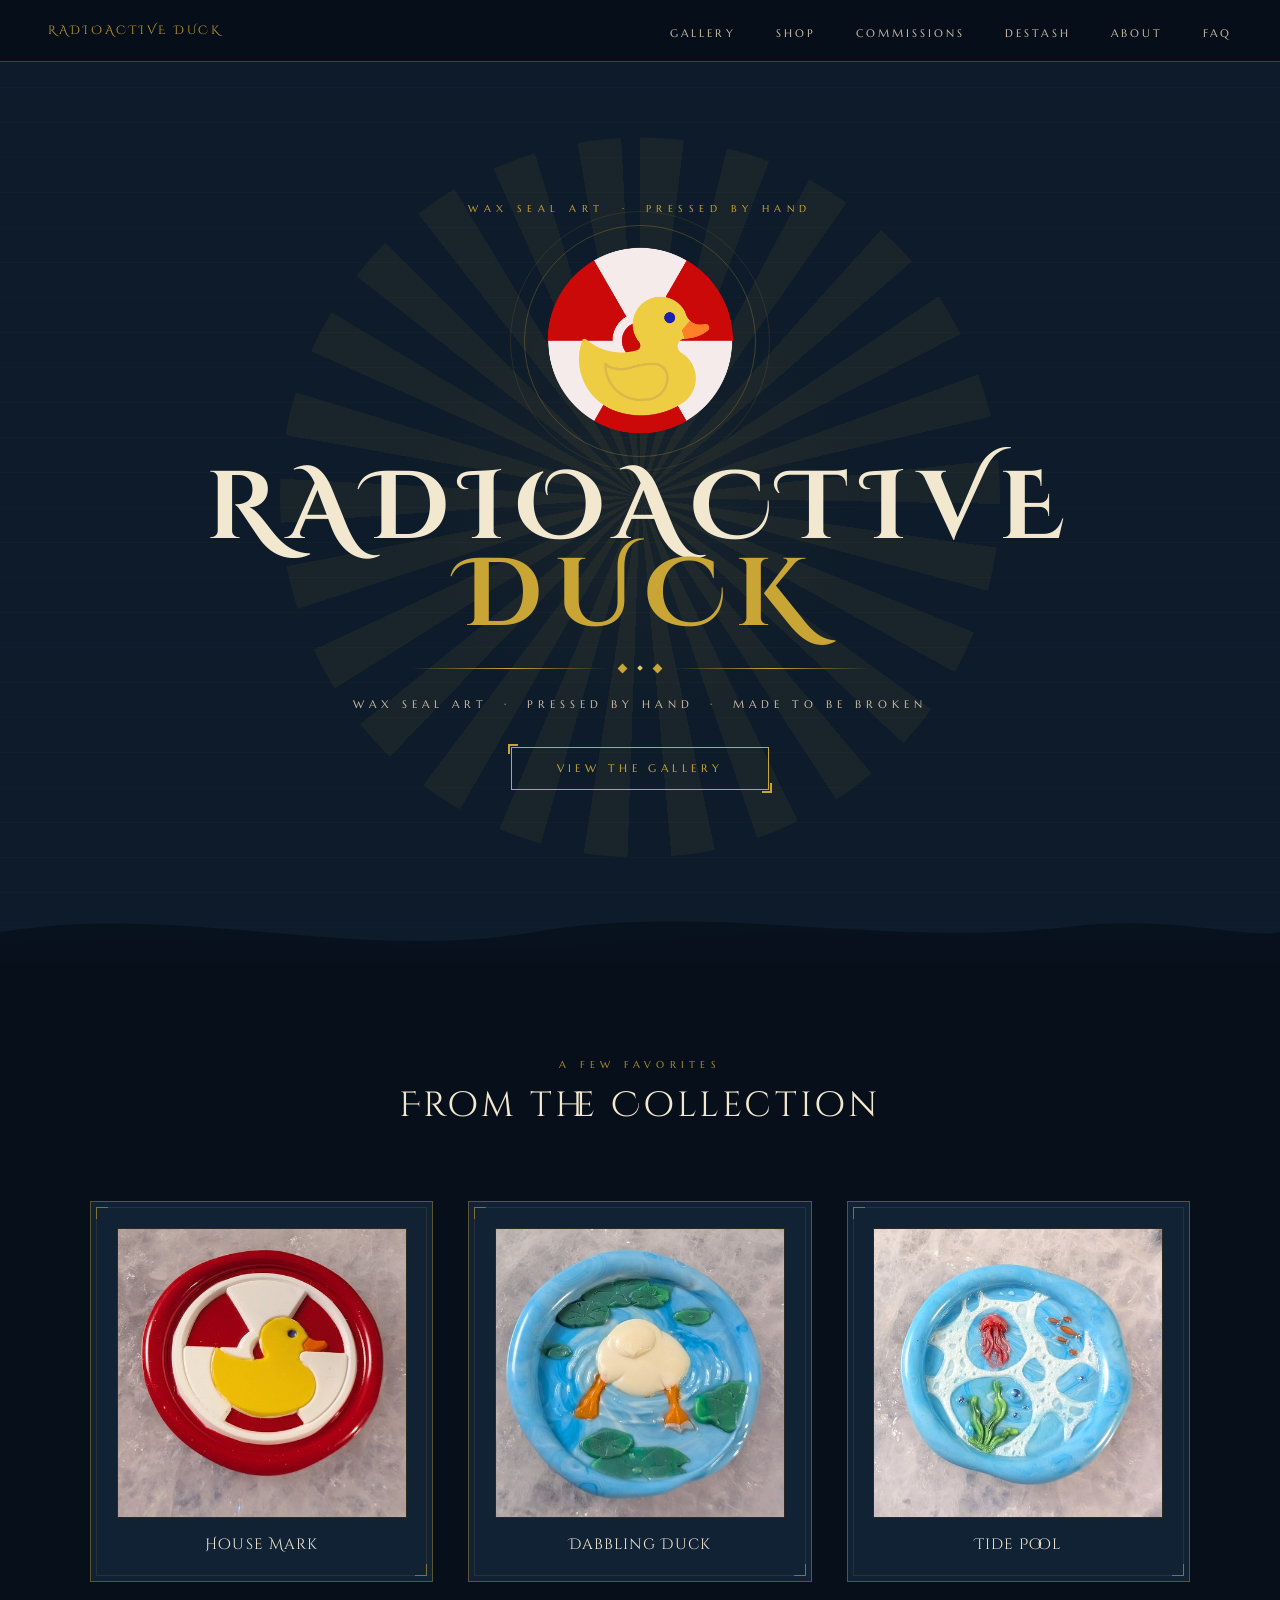
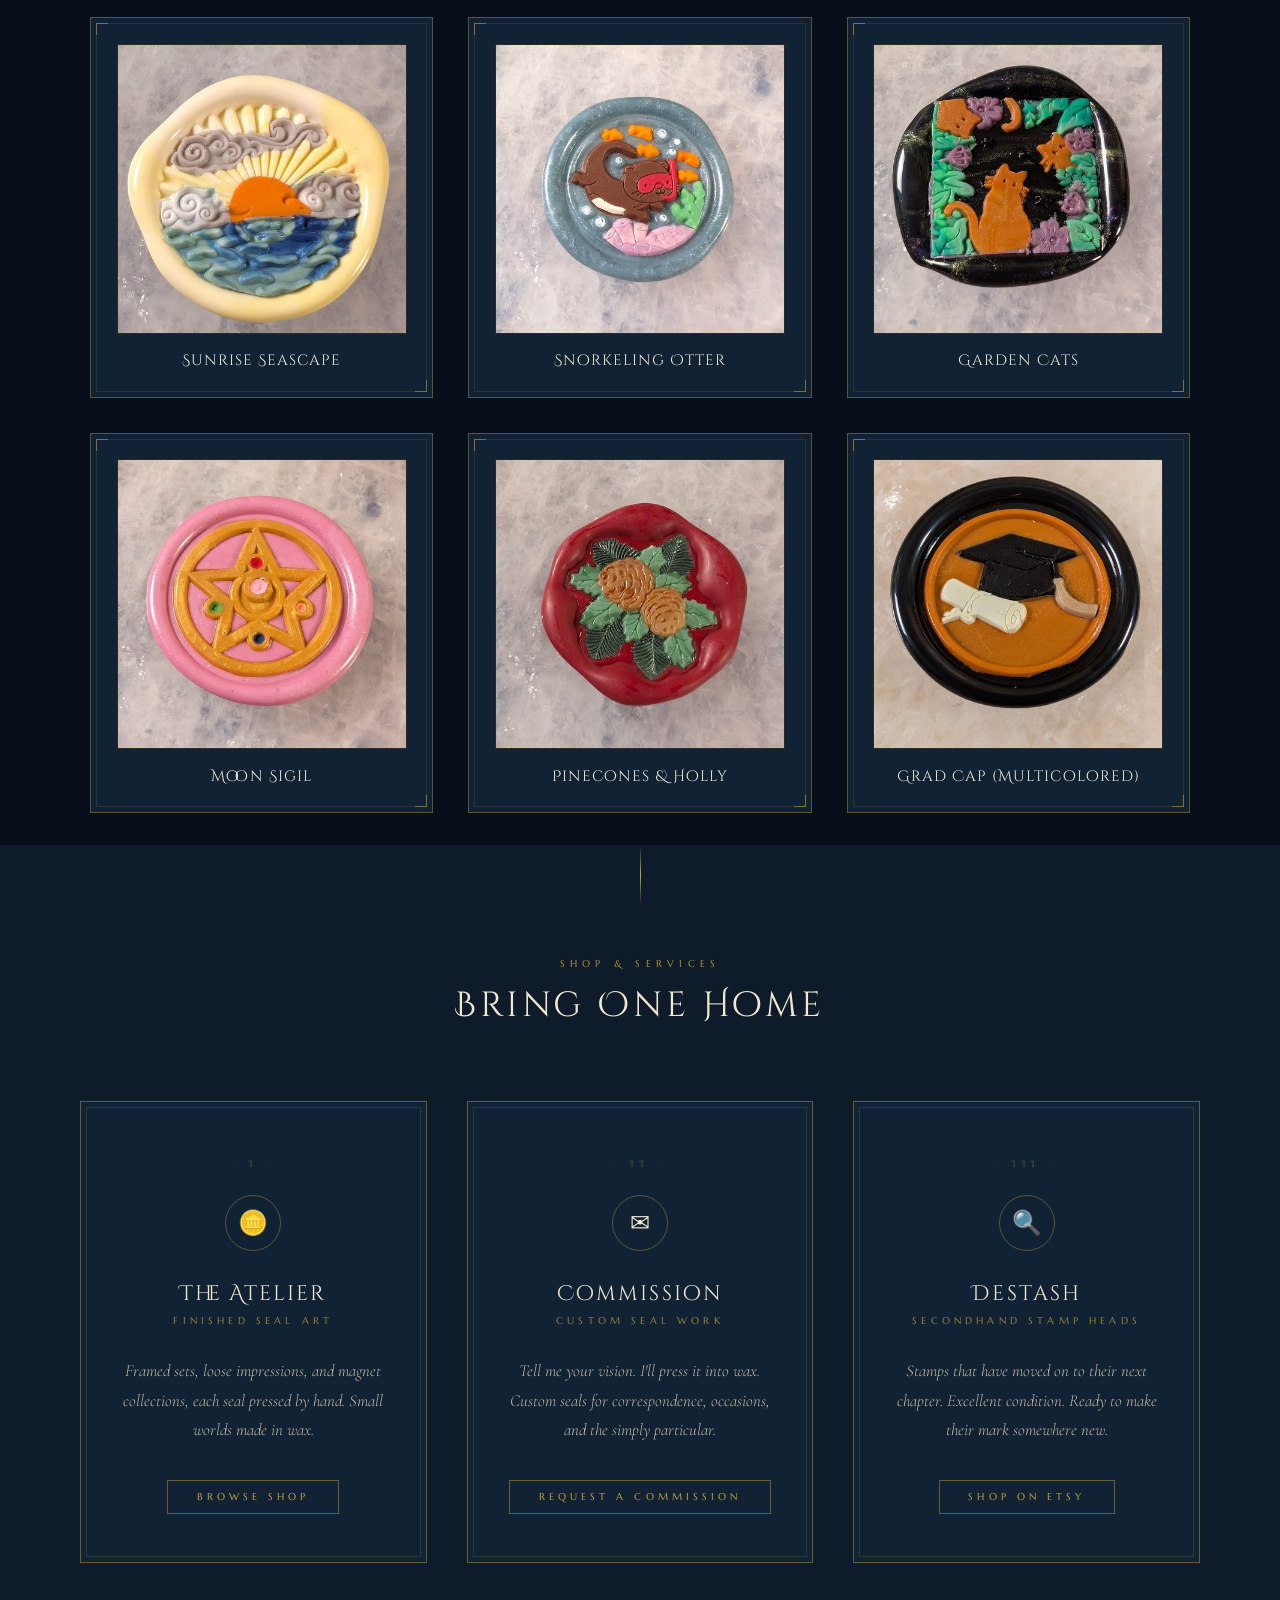
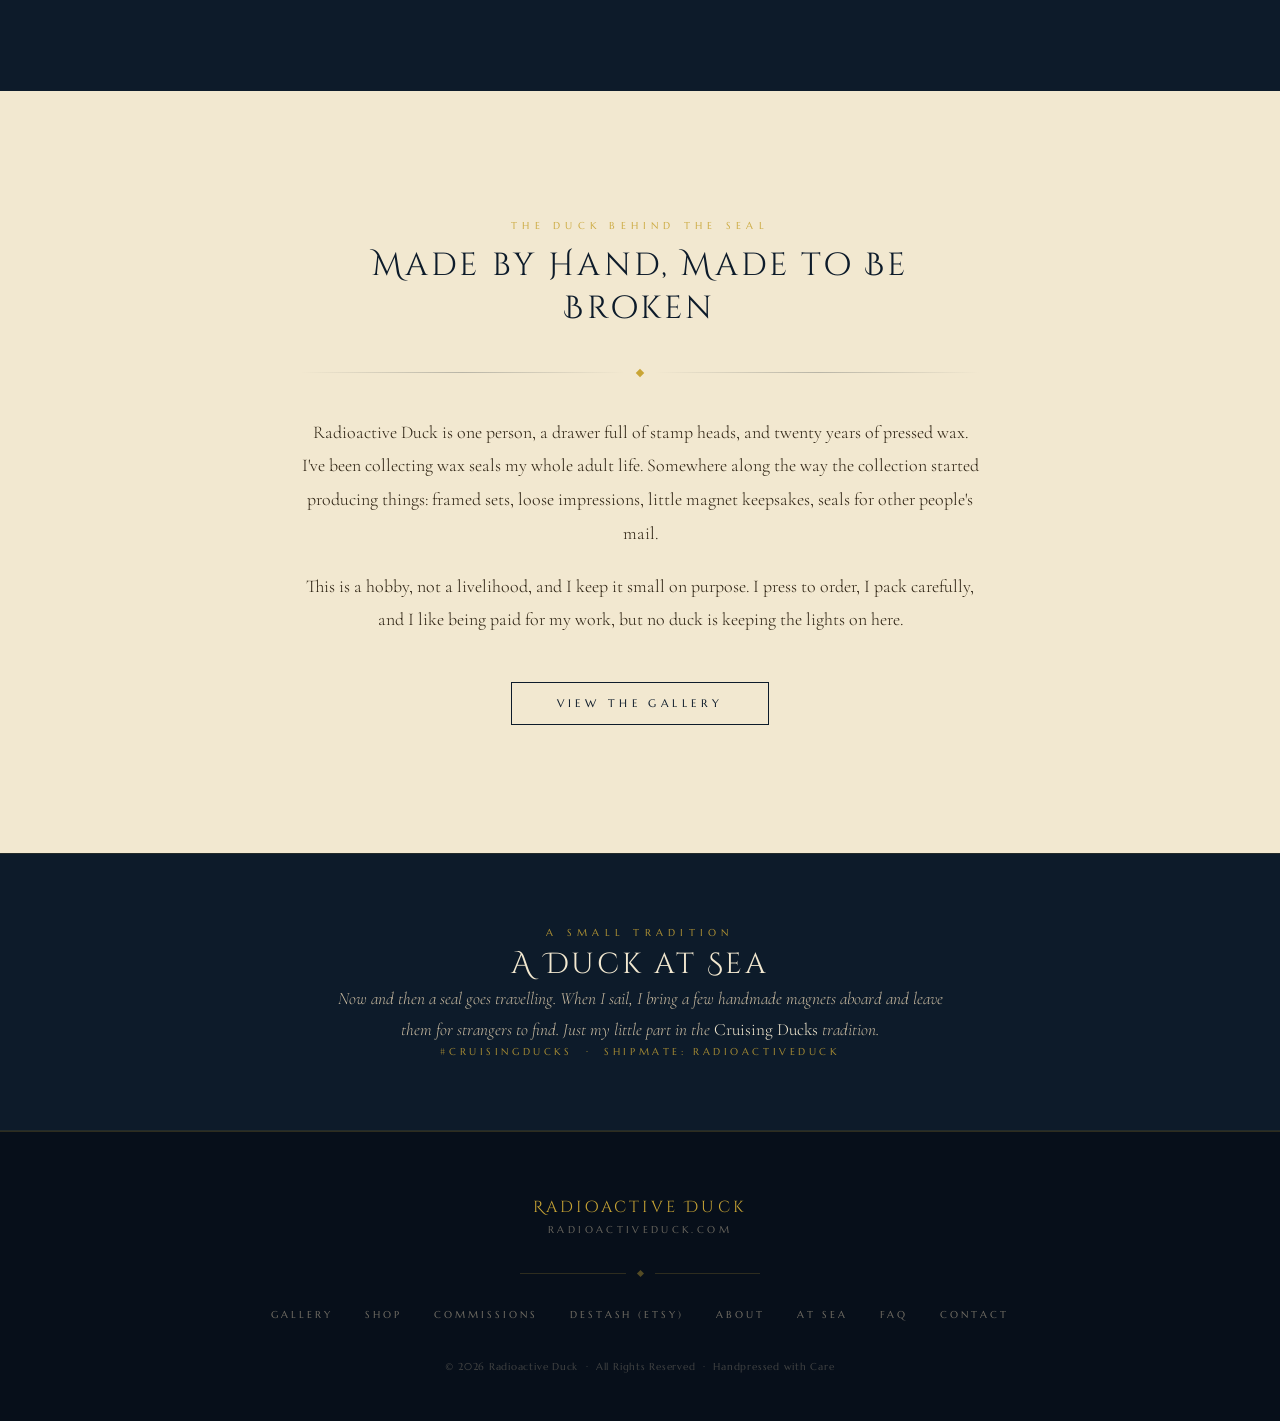
==== commit 215813ef: "Add files via upload" ====
--- a/index.html
+++ b/index.html
@@ -21,6 +21,7 @@
     <li><a href="gallery.html#commissions">Commissions</a></li>
     <li><a href="#destash">Destash</a></li>
     <li><a href="#about">About</a></li>
+    <li><a href="faq.html">FAQ</a></li>
   </ul>
 </nav>
 <!-- HERO -->
@@ -236,7 +237,8 @@
     <a href="gallery.html#commissions">Commissions</a>
     <a href="https://www.etsy.com/shop/RadioactiveDuck6?section_id=59468000" target="_blank" rel="noopener">Destash (Etsy)</a>
     <a href="#about">About</a>
-    <a href="#at-sea">At Sea</a><a href="mailto:hello@radioactiveduck.com">Contact</a>
+    <a href="#at-sea">At Sea</a>
+    <a href="faq.html">FAQ</a><a href="mailto:hello@radioactiveduck.com">Contact</a>
   </div>
 
   <div class="footer-copy">&copy; 2026 Radioactive Duck &nbsp;&middot;&nbsp; All Rights Reserved &nbsp;&middot;&nbsp; Handpressed with Care</div>
